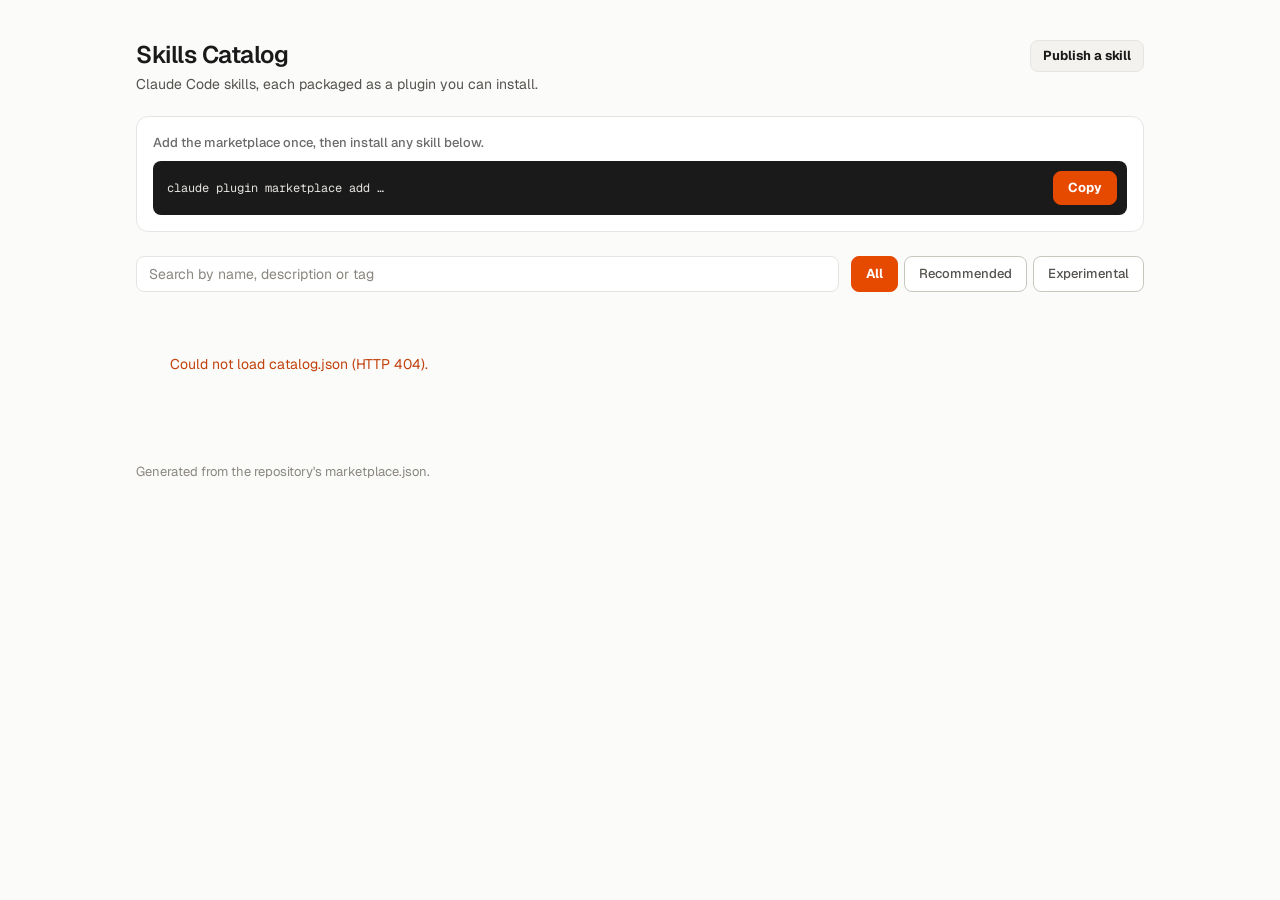
==== site/index.html @ b1c07b0c "Add web publisher (editor and upload), switch tiers to Experimental/Recommended (#6)" ====
<!doctype html>
<html lang="en">
<head>
<meta charset="utf-8">
<meta name="viewport" content="width=device-width, initial-scale=1">
<title>Skills Catalog</title>
<meta name="description" content="A catalog of Claude Code skills, each installable as a plugin.">
<link rel="preconnect" href="https://fonts.googleapis.com">
<link rel="preconnect" href="https://fonts.gstatic.com" crossorigin>
<link href="https://fonts.googleapis.com/css2?family=Geist:wght@400;500;600;700&family=Geist+Mono:wght@400;500&display=swap" rel="stylesheet">
<link rel="stylesheet" href="tokens.css">
<style>
  *, *::before, *::after { box-sizing: border-box; }
  html { -webkit-text-size-adjust: 100%; }
  body {
    margin: 0;
    background: var(--bg-page);
    color: var(--text-body);
    font-family: var(--font-text);
    font-size: 14px;
    line-height: 1.55;
    overflow-x: hidden;
  }
  .wrap { max-width: 1040px; margin: 0 auto; padding: 40px 16px 64px; }

  header h1 {
    margin: 0 0 4px;
    color: var(--text-primary);
    font-size: 24px;
    font-weight: 600;
    letter-spacing: -0.02em;
    line-height: 1.25;
  }
  header p { margin: 0 0 20px; color: var(--text-secondary); }
  .topbar { display: flex; align-items: flex-start; justify-content: space-between; gap: 12px; }
  a.btn-secondary { display: inline-block; text-decoration: none; }

  .panel {
    background: var(--bg-card);
    border: 1px solid var(--border);
    border-radius: var(--radius-card);
    padding: 16px;
  }
  .panel-label { margin: 0 0 8px; color: var(--text-muted); font-size: 13px; font-weight: 500; }

  .cmd {
    display: flex;
    align-items: center;
    gap: 12px;
    background: var(--code-bg);
    color: var(--code-text);
    border-radius: var(--radius-control);
    padding: 10px 10px 10px 14px;
  }
  .cmd code {
    flex: 1;
    min-width: 0;
    font-family: var(--font-mono);
    font-size: 12px;
    white-space: pre-wrap;
    overflow-wrap: anywhere;
  }

  button { font: inherit; cursor: pointer; }
  .btn-primary {
    flex: none;
    border: 1px solid var(--accent-strong);
    background: var(--accent-strong);
    color: var(--on-accent);
    font-size: 13px;
    font-weight: 700;
    border-radius: var(--radius-control);
    padding: 6px 14px;
  }
  .btn-primary:hover, .btn-primary:active { outline: 1px solid var(--accent-strong); outline-offset: 1px; }

  .btn-secondary {
    flex: none;
    border: 1px solid var(--border);
    background: var(--bg-subtle);
    color: var(--text-primary);
    font-size: 13px;
    font-weight: 700;
    border-radius: var(--radius-control);
    padding: 5px 12px;
  }
  .btn-secondary:hover { background: var(--bg-subtle-hover); }

  .copied, .copied:hover { background: var(--success-bg); border-color: var(--recommended-border); color: var(--success); outline: none; }

  :focus-visible { outline: 2px solid var(--accent-soft-border); outline-offset: 2px; }

  .toolbar { display: flex; flex-wrap: wrap; gap: 12px; align-items: center; margin: 24px 0 16px; }
  .search {
    flex: 1 1 260px;
    min-width: 0;
    height: 36px;
    padding: 0 12px;
    border: 1px solid var(--border);
    border-radius: var(--radius-control);
    background: var(--bg-card);
    color: var(--text-primary);
    font: inherit;
  }
  .search::placeholder { color: var(--text-faint); }
  .search:focus { outline: none; border-color: var(--accent-soft-border); box-shadow: 0 0 0 3px var(--accent-soft-bg); }

  .filters { display: flex; gap: 6px; }
  .filter {
    height: 36px;
    padding: 0 14px;
    border: 1px solid var(--border-inactive);
    border-radius: var(--radius-control);
    background: var(--bg-card);
    color: var(--text-secondary);
    font-size: 13px;
    font-weight: 500;
  }
  .filter:hover { background: var(--bg-subtle-hover); }
  .filter[aria-pressed="true"] { background: var(--accent-strong); border-color: var(--accent-strong); color: var(--on-accent); font-weight: 700; }

  .count { margin: 0 0 12px; color: var(--text-muted); font-size: 13px; }

  .grid { display: grid; grid-template-columns: repeat(auto-fill, minmax(300px, 1fr)); gap: 16px; }
  .card {
    position: relative;
    display: flex;
    flex-direction: column;
    background: var(--bg-card);
    border: 1px solid var(--border);
    border-radius: var(--radius-card);
    padding: 16px;
    min-width: 0;
  }
  .card-head { display: flex; align-items: center; justify-content: space-between; gap: 8px; }
  .card h2 {
    margin: 0;
    min-width: 0;
    color: var(--text-primary);
    font-family: var(--font-mono);
    font-size: 14px;
    font-weight: 500;
    overflow-wrap: anywhere;
  }
  .badge {
    flex: none;
    padding: 1px 7px;
    border: 1px solid;
    border-radius: var(--radius-badge);
    font-size: 12px;
    font-weight: 600;
  }
  .badge-Recommended { color: var(--recommended-text); background: var(--recommended-bg); border-color: var(--recommended-border); }
  .badge-Experimental { color: var(--experimental-text); background: var(--experimental-bg); border-color: var(--experimental-border); }

  .use-when { margin: 10px 0 4px; color: var(--text-body); font-size: 14px; }
  .use-when strong { color: var(--text-primary); font-weight: 600; }
  .tags { display: flex; flex-wrap: wrap; gap: 6px; margin: 8px 0 0; padding: 0; list-style: none; }
  .tags li { padding: 0 6px; border-radius: var(--radius-badge); background: var(--bg-subtle); color: var(--text-muted); font-size: 12px; }

  .meta {
    display: grid;
    grid-template-columns: repeat(3, minmax(0, 1fr));
    gap: 8px;
    margin: 14px 0 12px;
    padding-top: 12px;
    border-top: 1px solid var(--divider);
  }
  .meta dt { color: var(--text-faint); font-size: 12px; }
  .meta dd { margin: 0; color: var(--text-secondary); font-size: 13px; overflow-wrap: anywhere; }
  .mono { font-family: var(--font-mono); }

  .install {
    margin-top: auto;
    display: flex;
    align-items: center;
    gap: 8px;
    padding: 6px 6px 6px 10px;
    border: 1px solid var(--divider);
    border-radius: var(--radius-control);
    background: var(--bg-subtle);
  }
  .install code { flex: 1; min-width: 0; font-family: var(--font-mono); font-size: 12px; color: var(--text-body); overflow-wrap: break-word; }
  .install .btn-secondary { background: var(--bg-card); }
  .install .btn-secondary:hover { background: var(--bg-subtle-hover); }

  /* Whole card opens the file viewer: the name button's ::after covers the card. */
  .card:hover { border-color: var(--border-inactive); }
  .card-open { all: unset; cursor: pointer; }
  .card-open::after { content: ""; position: absolute; inset: 0; border-radius: var(--radius-card); }
  .card-open:focus-visible::after { outline: 2px solid var(--accent-soft-border); outline-offset: 2px; }
  .install { position: relative; z-index: 1; }
  .files-hint { margin: 0 0 8px; color: var(--text-muted); font-size: 12px; }
  .card:hover .files-hint { color: var(--text-secondary); }

  body:has(dialog[open]) { overflow: hidden; }
  dialog {
    width: min(1000px, calc(100vw - 32px));
    max-width: none;
    height: min(720px, calc(100dvh - 32px));
    max-height: none;
    padding: 0;
    border: 1px solid var(--border);
    border-radius: var(--radius-card);
    background: var(--bg-card);
    color: var(--text-body);
  }
  dialog[open] { display: flex; flex-direction: column; }
  dialog::backdrop { background: var(--text-primary); opacity: 0.4; }

  .viewer-head { position: relative; padding: 16px 56px 12px 16px; border-bottom: 1px solid var(--divider); }
  .viewer-title-row { display: flex; align-items: center; gap: 8px; flex-wrap: wrap; }
  .viewer-head h2 { margin: 0; color: var(--text-primary); font-family: var(--font-mono); font-size: 16px; font-weight: 500; overflow-wrap: anywhere; }
  .viewer-sub { margin: 4px 0 0; color: var(--text-muted); font-size: 13px; overflow-wrap: anywhere; }
  .viewer-sub a, .file-head a { color: var(--text-secondary); }
  .btn-close {
    position: absolute;
    top: 12px;
    right: 12px;
    width: 32px;
    height: 32px;
    border: 1px solid var(--border);
    border-radius: var(--radius-control);
    background: var(--bg-card);
    color: var(--text-secondary);
    font-size: 18px;
    line-height: 1;
  }
  .btn-close:hover { background: var(--bg-subtle-hover); }

  .viewer-body { flex: 1; min-height: 0; display: grid; grid-template-columns: 260px minmax(0, 1fr); }
  .tree { overflow: auto; padding: 8px; border-right: 1px solid var(--divider); font-family: var(--font-mono); font-size: 12px; }
  .tree ul { margin: 0; padding: 0 0 0 14px; list-style: none; }
  .tree > ul { padding-left: 0; }
  .tree summary { padding: 3px 6px; border-radius: var(--radius-badge); color: var(--text-secondary); cursor: pointer; overflow-wrap: anywhere; }
  .tree summary:hover { background: var(--bg-subtle-hover); }
  .tree-file {
    display: block;
    width: 100%;
    padding: 3px 6px;
    border: 1px solid transparent;
    border-radius: var(--radius-badge);
    background: none;
    color: var(--text-body);
    font: inherit;
    text-align: left;
    overflow-wrap: anywhere;
  }
  .tree-file:hover { background: var(--bg-subtle-hover); }
  .tree-file[aria-current="true"] { background: var(--accent-soft-bg); border-color: var(--accent-soft-border); color: var(--text-primary); }

  .file { display: flex; flex-direction: column; min-width: 0; min-height: 0; }
  .file-head { display: flex; flex-wrap: wrap; align-items: center; gap: 4px 12px; padding: 10px 16px; border-bottom: 1px solid var(--divider); color: var(--text-muted); font-size: 12px; }
  .file-head .mono { color: var(--text-primary); font-size: 12px; overflow-wrap: anywhere; }
  .file pre {
    flex: 1;
    margin: 0;
    overflow: auto;
    padding: 16px;
    background: var(--bg-page);
    color: var(--text-body);
    font-family: var(--font-mono);
    font-size: 12px;
    line-height: 1.6;
    white-space: pre-wrap;
    overflow-wrap: anywhere;
  }
  .file .state { flex: 1; }

  @media (max-width: 640px) {
    .viewer-body { grid-template-columns: minmax(0, 1fr); grid-template-rows: auto minmax(0, 1fr); }
    .tree { max-height: 34dvh; border-right: 0; border-bottom: 1px solid var(--divider); }
  }

  .state { padding: 32px 16px; text-align: center; color: var(--text-muted); }
  .state.error { color: var(--alert); }

  footer { margin-top: 40px; color: var(--text-faint); font-size: 13px; }
  footer a { color: var(--text-secondary); }

  @media (max-width: 480px) {
    .wrap { padding-top: 24px; }
    .grid { grid-template-columns: minmax(0, 1fr); }
    .filters { width: 100%; }
    .filter { flex: 1; }
  }
</style>
</head>
<body>
<div class="wrap">
  <header>
    <div class="topbar">
      <h1>Skills Catalog</h1>
      <a class="btn-secondary" href="publish.html">Publish a skill</a>
    </div>
    <p id="tagline">Claude Code skills, each packaged as a plugin you can install.</p>
    <section class="panel" aria-labelledby="add-label">
      <p class="panel-label" id="add-label">Add the marketplace once, then install any skill below.</p>
      <div class="cmd">
        <code id="add-cmd">claude plugin marketplace add …</code>
        <button class="btn-primary" type="button" data-copy-target="add-cmd">Copy</button>
      </div>
    </section>
  </header>

  <main>
    <div class="toolbar" role="search">
      <input id="q" class="search" type="search" placeholder="Search by name, description or tag" autocomplete="off" aria-label="Search skills">
      <div class="filters" role="group" aria-label="Filter by tier">
        <button class="filter" type="button" data-filter="all" aria-pressed="true">All</button>
        <button class="filter" type="button" data-filter="Recommended" aria-pressed="false">Recommended</button>
        <button class="filter" type="button" data-filter="Experimental" aria-pressed="false">Experimental</button>
      </div>
    </div>
    <p class="count" id="count" aria-live="polite"></p>
    <div class="grid" id="grid"><p class="state">Loading catalog…</p></div>
  </main>

  <footer id="footer">Generated from the repository's marketplace.json.</footer>
</div>

<dialog id="viewer" aria-labelledby="viewer-title">
  <div class="viewer-head">
    <div class="viewer-title-row">
      <h2 id="viewer-title"></h2>
      <span id="viewer-badge" class="badge"></span>
    </div>
    <p class="viewer-sub"><span class="mono" id="viewer-path"></span><span id="viewer-gh"></span></p>
    <button class="btn-close" type="button" id="viewer-close" aria-label="Close">×</button>
  </div>
  <div class="viewer-body">
    <nav class="tree" id="tree" aria-label="Plugin files"></nav>
    <section class="file" aria-live="polite">
      <div class="file-head" id="file-head"></div>
      <pre id="file-content"></pre>
    </section>
  </div>
</dialog>

<script>
(() => {
  const grid = document.getElementById('grid');
  const count = document.getElementById('count');
  const q = document.getElementById('q');
  const filterButtons = [...document.querySelectorAll('.filter')];
  let plugins = [];
  let tier = 'all';

  const esc = (s) => String(s ?? '').replace(/[&<>"']/g, c => ({ '&': '&amp;', '<': '&lt;', '>': '&gt;', '"': '&quot;', "'": '&#39;' }[c]));
  const fmtDate = (iso) => iso ? new Date(iso).toLocaleDateString(undefined, { year: 'numeric', month: 'short', day: 'numeric' }) : '—';
  const rank = (p) => (p.tier === 'Recommended' ? 0 : 1);

  async function copy(text, btn) {
    try {
      await navigator.clipboard.writeText(text);
    } catch {
      const ta = Object.assign(document.createElement('textarea'), { value: text });
      document.body.appendChild(ta); ta.select(); document.execCommand('copy'); ta.remove();
    }
    const label = btn.textContent;
    btn.textContent = 'Copied';
    btn.classList.add('copied');
    setTimeout(() => { btn.textContent = label; btn.classList.remove('copied'); }, 1500);
  }

  document.addEventListener('click', (e) => {
    const btn = e.target.closest('button[data-copy-target], button[data-copy]');
    if (!btn) return;
    const text = btn.dataset.copy ?? document.getElementById(btn.dataset.copyTarget).textContent;
    copy(text, btn);
  });

  filterButtons.forEach(b => b.addEventListener('click', () => {
    tier = b.dataset.filter;
    filterButtons.forEach(x => x.setAttribute('aria-pressed', String(x === b)));
    render();
  }));
  q.addEventListener('input', render);

  function matches(p, terms) {
    const hay = [p.name, p.description, ...(p.tags || [])].join(' ').toLowerCase();
    return terms.every(t => hay.includes(t));
  }

  function card(p) {
    const tags = (p.tags || []).map(t => `<li>${esc(t)}</li>`).join('');
    return `<article class="card">
      <div class="card-head">
        <h2><button class="card-open" type="button" data-open="${esc(p.name)}" aria-label="View files of ${esc(p.name)}">${esc(p.name)}</button></h2>
        <span class="badge badge-${esc(p.tier)}">${esc(p.tier)}</span>
      </div>
      <p class="use-when"><strong>Use it when:</strong> ${esc(p.useItWhen)}</p>
      ${tags ? `<ul class="tags" aria-label="Tags">${tags}</ul>` : ''}
      <dl class="meta">
        <div><dt>Owner</dt><dd>${esc(p.owner)}</dd></div>
        <div><dt>Version</dt><dd class="mono">${esc(p.version || '—')}</dd></div>
        <div><dt>Updated</dt><dd>${esc(fmtDate(p.lastUpdated))}</dd></div>
      </dl>
      ${p.fileCount ? `<p class="files-hint">View ${p.fileCount} files →</p>` : ''}
      <div class="install">
        <code>${esc(p.install)}</code>
        <button class="btn-secondary" type="button" data-copy="${esc(p.install)}" aria-label="Copy install command for ${esc(p.name)}">Copy</button>
      </div>
    </article>`;
  }

  function render() {
    const terms = q.value.toLowerCase().split(/\s+/).filter(Boolean);
    const list = plugins
      .filter(p => tier === 'all' || p.tier === tier)
      .filter(p => matches(p, terms))
      .sort((a, b) => rank(a) - rank(b) || a.name.localeCompare(b.name));
    count.textContent = `${list.length} of ${plugins.length} skills`;
    grid.innerHTML = list.length ? list.map(card).join('') : '<p class="state">No skills match your search.</p>';
  }

  // File viewer. The URL hash (#plugin-name) is the state, so cards are linkable and Back closes the viewer.
  const viewer = document.getElementById('viewer');
  const tree = document.getElementById('tree');
  const fileHead = document.getElementById('file-head');
  const fileContent = document.getElementById('file-content');
  const fileCache = new Map();
  let repo = null;
  let current = null;

  const fmtSize = (n) => n < 1024 ? `${n} B` : `${(n / 1024).toFixed(1)} KB`;
  const ghLink = (path, kind, label) => repo
    ? `<a href="https://github.com/${esc(repo)}/${kind}/main/${esc(path)}" target="_blank" rel="noopener">${label}</a>` : '';

  grid.addEventListener('click', (e) => {
    const btn = e.target.closest('[data-open]');
    if (btn) location.hash = encodeURIComponent(btn.dataset.open);
  });
  document.getElementById('viewer-close').addEventListener('click', () => viewer.close());
  viewer.addEventListener('click', (e) => { if (e.target === viewer) viewer.close(); });
  viewer.addEventListener('close', () => {
    if (location.hash) history.replaceState(null, '', location.pathname + location.search);
    const opener = current && grid.querySelector(`[data-open="${CSS.escape(current.name)}"]`);
    current = null;
    opener?.focus();
  });
  window.addEventListener('hashchange', route);

  function route() {
    const name = decodeURIComponent(location.hash.slice(1));
    const p = plugins.find(x => x.name === name);
    if (p) openViewer(p);
    else if (viewer.open) viewer.close();
  }

  // Nested folders first, then files, both alphabetical.
  function buildTree(files) {
    const root = { dirs: {}, files: [] };
    for (const f of files) {
      const parts = f.path.split('/');
      let node = root;
      for (const dir of parts.slice(0, -1)) node = node.dirs[dir] ??= { dirs: {}, files: [] };
      node.files.push(f);
    }
    return root;
  }
  function renderTree(node) {
    const dirs = Object.keys(node.dirs).sort().map(d =>
      `<li><details open><summary>${esc(d)}/</summary>${renderTree(node.dirs[d])}</details></li>`);
    const files = node.files.map(f =>
      `<li><button class="tree-file" type="button" data-path="${esc(f.path)}">${esc(f.path.split('/').pop())}</button></li>`);
    return `<ul>${dirs.join('')}${files.join('')}</ul>`;
  }

  function showFile(path) {
    const f = current.files.find(x => x.path === path);
    if (!f) return;
    tree.querySelectorAll('.tree-file').forEach(b => b.setAttribute('aria-current', String(b.dataset.path === path)));
    fileHead.innerHTML = `<span class="mono">${esc(f.path)}</span><span>${fmtSize(f.size)}</span>${ghLink(`${current.plugin.path}/${f.path}`, 'blob', 'View on GitHub')}`;
    fileContent.hidden = f.content === null;
    fileContent.textContent = f.content ?? '';
    fileContent.scrollTop = 0;
    viewer.querySelector('.file > .state')?.remove();
    if (f.content === null) fileHead.insertAdjacentHTML('afterend', `<p class="state">No preview: ${esc(f.reason)}.</p>`);
  }
  tree.addEventListener('click', (e) => {
    const btn = e.target.closest('.tree-file');
    if (btn) showFile(btn.dataset.path);
  });

  async function openViewer(p) {
    document.getElementById('viewer-title').textContent = p.name;
    const badge = document.getElementById('viewer-badge');
    badge.textContent = p.tier;
    badge.className = `badge badge-${p.tier}`;
    document.getElementById('viewer-path').textContent = p.path;
    document.getElementById('viewer-gh').innerHTML = repo ? ` · ${ghLink(p.path, 'tree', 'Open folder on GitHub')}` : '';
    tree.innerHTML = '<p class="state">Loading files…</p>';
    fileHead.innerHTML = '';
    fileContent.textContent = '';
    fileContent.hidden = false;
    viewer.querySelector('.file > .state')?.remove();
    if (!viewer.open) viewer.showModal();
    current = { name: p.name, plugin: p, files: [] };
    try {
      if (!fileCache.has(p.name)) {
        const r = await fetch(`files/${encodeURIComponent(p.name)}.json`, { cache: 'no-cache' });
        if (!r.ok) throw new Error(`HTTP ${r.status}`);
        fileCache.set(p.name, (await r.json()).files);
      }
      if (current?.name !== p.name) return; // another plugin was opened meanwhile
      current.files = fileCache.get(p.name);
      tree.innerHTML = renderTree(buildTree(current.files));
      const first = current.files.find(f => /^skills\/[^/]+\/SKILL\.md$/.test(f.path)) || current.files[0];
      if (first) showFile(first.path);
    } catch (err) {
      tree.innerHTML = `<p class="state error">Could not load files (${esc(err.message)}).</p>`;
    }
  }

  fetch('catalog.json', { cache: 'no-cache' })
    .then(r => { if (!r.ok) throw new Error(`HTTP ${r.status}`); return r.json(); })
    .then(data => {
      plugins = data.plugins || [];
      repo = data.repo || null;
      document.getElementById('add-cmd').textContent = data.addMarketplace;
      if (data.repo) {
        document.getElementById('footer').innerHTML =
          `Source of truth: <a href="https://github.com/${esc(data.repo)}">${esc(data.repo)}</a>. A personal lab, not production.`;
      }
      render();
      route();
    })
    .catch(err => {
      grid.innerHTML = `<p class="state error">Could not load catalog.json (${esc(err.message)}).</p>`;
    });
})();
</script>
</body>
</html>
---- site/tokens.css ----
/* Design tokens shared by the catalog and publish pages. Pages use these variables and nothing else. */
:root {
  color-scheme: light;
  --font-text: "Geist", system-ui, sans-serif;
  --font-mono: "Geist Mono", ui-monospace, monospace;

  --bg-page: #fbfbfa;
  --bg-card: #ffffff;
  --bg-subtle: #f3f2ef;
  --bg-subtle-hover: #f6f5f3;

  --text-primary: #1a1a1a;
  --text-body: #3b3a37;
  --text-secondary: #55534f;
  --text-muted: #6b6b6b;
  --text-faint: #8a8780;

  --border: #e7e5e2;
  --divider: #f1f0ed;
  --border-inactive: #c9c6bf;

  --accent: #FF5100;
  --accent-strong: #E64900;
  --accent-soft-bg: #FFF1EB;
  --accent-soft-border: #FFCBB2;

  --success: #1f7a46;
  --success-bg: #eef7f1;
  --warning: #8a5a00;
  --warning-bg: #fbf6e6;
  --alert: #c2410c;

  --recommended-text: #1f7a46;
  --recommended-bg: #eef7f1;
  --recommended-border: #bfe0cb;
  --experimental-text: #8a5a00;
  --experimental-bg: #fbf6e6;
  --experimental-border: #f2d9a6;

  --code-bg: #1a1a1a;
  --code-text: #e7e5e2;
  --on-accent: #ffffff;

  --radius-card: 12px;
  --radius-control: 8px;
  --radius-badge: 4px;
}
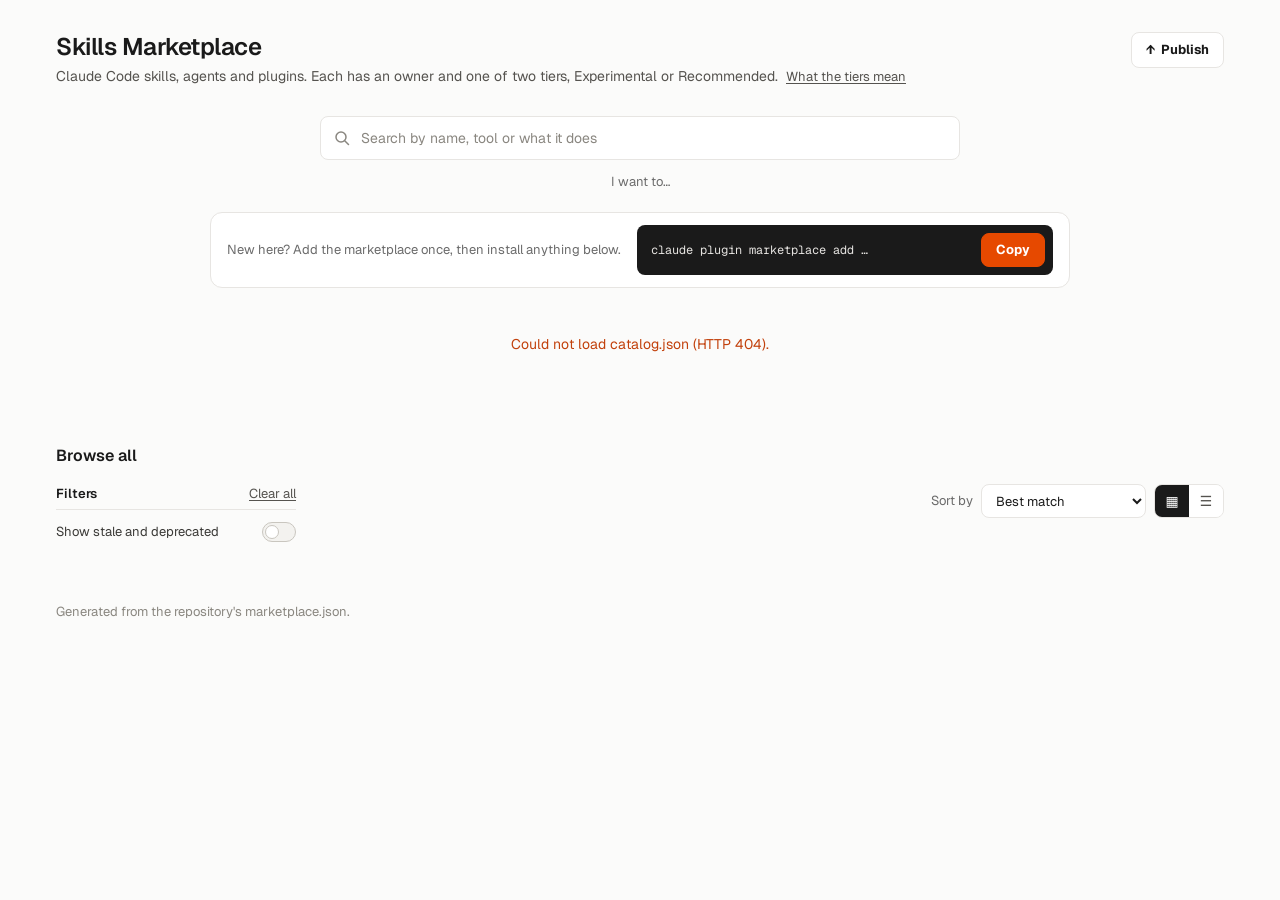
==== commit dea44795: "Marketplace landing page, jobs/works_with, and 5 new skills (#10) * Marketplace landing page, jobs a" ====
--- a/site/index.html
+++ b/site/index.html
@@ -3,286 +3,184 @@
 <head>
 <meta charset="utf-8">
 <meta name="viewport" content="width=device-width, initial-scale=1">
-<title>Skills Catalog</title>
-<meta name="description" content="A catalog of Claude Code skills, each installable as a plugin.">
+<title>Skills Marketplace</title>
+<meta name="description" content="A marketplace of Claude Code skills, agents and plugins, each installable as a plugin.">
 <link rel="preconnect" href="https://fonts.googleapis.com">
 <link rel="preconnect" href="https://fonts.gstatic.com" crossorigin>
 <link href="https://fonts.googleapis.com/css2?family=Geist:wght@400;500;600;700&family=Geist+Mono:wght@400;500&display=swap" rel="stylesheet">
 <link rel="stylesheet" href="tokens.css">
 <style>
   *, *::before, *::after { box-sizing: border-box; }
-  html { -webkit-text-size-adjust: 100%; }
-  body {
-    margin: 0;
-    background: var(--bg-page);
-    color: var(--text-body);
-    font-family: var(--font-text);
-    font-size: 14px;
-    line-height: 1.55;
-    overflow-x: hidden;
-  }
-  .wrap { max-width: 1040px; margin: 0 auto; padding: 40px 16px 64px; }
-
-  header h1 {
-    margin: 0 0 4px;
-    color: var(--text-primary);
-    font-size: 24px;
-    font-weight: 600;
-    letter-spacing: -0.02em;
-    line-height: 1.25;
-  }
-  header p { margin: 0 0 20px; color: var(--text-secondary); }
-  .topbar { display: flex; align-items: flex-start; justify-content: space-between; gap: 12px; }
-  a.btn-secondary { display: inline-block; text-decoration: none; }
-
-  .panel {
-    background: var(--bg-card);
-    border: 1px solid var(--border);
-    border-radius: var(--radius-card);
-    padding: 16px;
-  }
-  .panel-label { margin: 0 0 8px; color: var(--text-muted); font-size: 13px; font-weight: 500; }
-
-  .cmd {
-    display: flex;
-    align-items: center;
-    gap: 12px;
-    background: var(--code-bg);
-    color: var(--code-text);
-    border-radius: var(--radius-control);
-    padding: 10px 10px 10px 14px;
-  }
-  .cmd code {
-    flex: 1;
-    min-width: 0;
-    font-family: var(--font-mono);
-    font-size: 12px;
-    white-space: pre-wrap;
-    overflow-wrap: anywhere;
-  }
-
+  html { -webkit-text-size-adjust: 100%; scroll-behavior: smooth; }
+  body { margin: 0; background: var(--bg-page); color: var(--text-body); font-family: var(--font-text); font-size: 14px; line-height: 1.55; overflow-x: hidden; }
+  .wrap { max-width: 1200px; margin: 0 auto; padding: 32px 16px 64px; }
+  [hidden] { display: none !important; }
+  .mono { font-family: var(--font-mono); }
+  a { color: var(--text-secondary); }
   button { font: inherit; cursor: pointer; }
-  .btn-primary {
-    flex: none;
-    border: 1px solid var(--accent-strong);
-    background: var(--accent-strong);
-    color: var(--on-accent);
-    font-size: 13px;
-    font-weight: 700;
-    border-radius: var(--radius-control);
-    padding: 6px 14px;
-  }
+  :focus-visible { outline: 2px solid var(--accent-soft-border); outline-offset: 2px; }
+
+  /* Buttons */
+  .btn-primary { flex: none; border: 1px solid var(--accent-strong); background: var(--accent-strong); color: var(--on-accent); font-size: 13px; font-weight: 700; border-radius: var(--radius-control); padding: 6px 14px; }
   .btn-primary:hover, .btn-primary:active { outline: 1px solid var(--accent-strong); outline-offset: 1px; }
-
-  .btn-secondary {
-    flex: none;
-    border: 1px solid var(--border);
-    background: var(--bg-subtle);
-    color: var(--text-primary);
-    font-size: 13px;
-    font-weight: 700;
-    border-radius: var(--radius-control);
-    padding: 5px 12px;
-  }
+  .btn-secondary { display: inline-flex; align-items: center; gap: 6px; flex: none; border: 1px solid var(--border); background: var(--bg-card); color: var(--text-primary); font-size: 13px; font-weight: 700; border-radius: var(--radius-control); padding: 7px 14px; text-decoration: none; white-space: nowrap; }
   .btn-secondary:hover { background: var(--bg-subtle-hover); }
-
+  .btn-link { border: 0; background: none; padding: 0; color: var(--text-secondary); font-size: 13px; text-decoration: underline; text-underline-offset: 2px; }
+  .btn-link:hover { color: var(--text-primary); }
   .copied, .copied:hover { background: var(--success-bg); border-color: var(--recommended-border); color: var(--success); outline: none; }
 
-  :focus-visible { outline: 2px solid var(--accent-soft-border); outline-offset: 2px; }
-
-  .toolbar { display: flex; flex-wrap: wrap; gap: 12px; align-items: center; margin: 24px 0 16px; }
-  .search {
-    flex: 1 1 260px;
-    min-width: 0;
-    height: 36px;
-    padding: 0 12px;
-    border: 1px solid var(--border);
-    border-radius: var(--radius-control);
-    background: var(--bg-card);
-    color: var(--text-primary);
-    font: inherit;
-  }
+  /* Header */
+  .topbar { display: flex; align-items: flex-start; justify-content: space-between; gap: 16px; }
+  h1 { margin: 0 0 4px; color: var(--text-primary); font-size: 24px; font-weight: 600; letter-spacing: -0.02em; line-height: 1.25; }
+  .sub { margin: 0; color: var(--text-secondary); }
+  .sub .btn-link { margin-left: 4px; white-space: nowrap; }
+  .popover { position: relative; margin-top: 12px; max-width: 640px; padding: 16px; border: 1px solid var(--border); border-radius: var(--radius-card); background: var(--bg-card); font-size: 13px; }
+  .popover h3 { margin: 0 0 8px; color: var(--text-primary); font-size: 13px; font-weight: 600; }
+  .popover dl { margin: 0 0 12px; display: grid; grid-template-columns: auto minmax(0, 1fr); gap: 8px 12px; align-items: baseline; }
+  .popover dl:last-child { margin-bottom: 0; }
+  .popover dd { margin: 0; color: var(--text-secondary); }
+  .popover .close { position: absolute; top: 8px; right: 10px; border: 0; background: none; color: var(--text-muted); font-size: 18px; line-height: 1; }
+
+  .search-wrap { max-width: 640px; margin: 28px auto 12px; position: relative; }
+  .search-wrap svg { position: absolute; left: 14px; top: 50%; transform: translateY(-50%); color: var(--text-faint); pointer-events: none; }
+  .search { width: 100%; height: 44px; padding: 0 14px 0 40px; border: 1px solid var(--border); border-radius: var(--radius-control); background: var(--bg-card); color: var(--text-primary); font: inherit; font-size: 14px; }
   .search::placeholder { color: var(--text-faint); }
   .search:focus { outline: none; border-color: var(--accent-soft-border); box-shadow: 0 0 0 3px var(--accent-soft-bg); }
 
-  .filters { display: flex; gap: 6px; }
-  .filter {
-    height: 36px;
-    padding: 0 14px;
-    border: 1px solid var(--border-inactive);
-    border-radius: var(--radius-control);
-    background: var(--bg-card);
-    color: var(--text-secondary);
-    font-size: 13px;
-    font-weight: 500;
-  }
-  .filter:hover { background: var(--bg-subtle-hover); }
-  .filter[aria-pressed="true"] { background: var(--accent-strong); border-color: var(--accent-strong); color: var(--on-accent); font-weight: 700; }
-
-  .count { margin: 0 0 12px; color: var(--text-muted); font-size: 13px; }
-
-  .grid { display: grid; grid-template-columns: repeat(auto-fill, minmax(300px, 1fr)); gap: 16px; }
-  .card {
-    position: relative;
-    display: flex;
-    flex-direction: column;
-    background: var(--bg-card);
-    border: 1px solid var(--border);
-    border-radius: var(--radius-card);
-    padding: 16px;
-    min-width: 0;
-  }
-  .card-head { display: flex; align-items: center; justify-content: space-between; gap: 8px; }
-  .card h2 {
-    margin: 0;
-    min-width: 0;
-    color: var(--text-primary);
-    font-family: var(--font-mono);
-    font-size: 14px;
-    font-weight: 500;
-    overflow-wrap: anywhere;
-  }
-  .badge {
-    flex: none;
-    padding: 1px 7px;
-    border: 1px solid;
-    border-radius: var(--radius-badge);
-    font-size: 12px;
-    font-weight: 600;
-  }
+  .jobs { display: flex; flex-wrap: wrap; justify-content: center; align-items: center; gap: 8px; max-width: 860px; margin: 0 auto; }
+  .jobs-label { color: var(--text-muted); font-size: 13px; }
+  .chip { height: 32px; padding: 0 12px; border: 1px solid var(--border-inactive); border-radius: 999px; background: var(--bg-card); color: var(--text-body); font-size: 13px; white-space: nowrap; }
+  .chip:hover { background: var(--bg-subtle-hover); }
+  .chip[aria-pressed="true"] { background: var(--accent-strong); border-color: var(--accent-strong); color: var(--on-accent); font-weight: 700; }
+  .chip .n { margin-left: 4px; color: var(--text-faint); font-size: 12px; }
+  .chip[aria-pressed="true"] .n { color: var(--on-accent); }
+
+  .get-started { display: flex; flex-wrap: wrap; align-items: center; gap: 8px 16px; max-width: 860px; margin: 20px auto 0; padding: 12px 16px; border: 1px solid var(--border); border-radius: var(--radius-card); background: var(--bg-card); }
+  .get-started p { margin: 0; color: var(--text-muted); font-size: 13px; }
+  .cmd { display: flex; align-items: center; gap: 12px; flex: 1 1 360px; min-width: 0; background: var(--code-bg); color: var(--code-text); border-radius: var(--radius-control); padding: 8px 8px 8px 14px; }
+  .cmd code { flex: 1; min-width: 0; font-family: var(--font-mono); font-size: 12px; white-space: pre-wrap; overflow-wrap: anywhere; }
+
+  /* Shelves */
+  .shelf { margin-top: 40px; }
+  .shelf-head { display: flex; align-items: flex-end; justify-content: space-between; gap: 12px; margin-bottom: 12px; }
+  .shelf-head h2 { margin: 0; color: var(--text-primary); font-size: 16px; font-weight: 600; }
+  .shelf-head p { margin: 2px 0 0; color: var(--text-muted); font-size: 13px; }
+  .see-all { border: 0; background: none; padding: 0; color: var(--text-primary); font-size: 13px; font-weight: 500; white-space: nowrap; }
+  .see-all:hover { text-decoration: underline; }
+  .grid { display: grid; grid-template-columns: repeat(auto-fill, minmax(280px, 1fr)); gap: 16px; }
+
+  /* Item card */
+  .item { display: flex; flex-direction: column; gap: 6px; min-width: 0; padding: 16px; border: 1px solid var(--border); border-radius: var(--radius-card); background: var(--bg-card); color: inherit; text-decoration: none; }
+  .item:hover { border-color: var(--border-inactive); }
+  .item-head { display: flex; align-items: center; gap: 10px; min-width: 0; }
+  .item-name { color: var(--text-primary); font-family: var(--font-mono); font-size: 14px; font-weight: 500; overflow-wrap: anywhere; }
+  .item-by { margin-left: 20px; color: var(--text-faint); font-size: 12px; }
+  .item-desc { margin: 4px 0 0; color: var(--text-body); font-size: 13px; display: -webkit-box; -webkit-line-clamp: 3; -webkit-box-orient: vertical; overflow: hidden; }
+  .item-labels { display: flex; flex-wrap: wrap; align-items: center; gap: 6px 8px; margin-top: 6px; }
+  .item-foot { margin-top: auto; padding-top: 8px; color: var(--text-faint); font-size: 12px; }
+
+  .type-icon { flex: none; width: 10px; height: 10px; }
+  .t-Skill { background: var(--success); border-radius: 2px; }
+  .t-Agent { background: var(--alert); border-radius: 50%; }
+  .t-Plugin { background: var(--text-primary); transform: rotate(45deg) scale(0.85); }
+
+  .badge { display: inline-block; padding: 1px 7px; border: 1px solid; border-radius: var(--radius-badge); font-size: 12px; font-weight: 600; white-space: nowrap; }
   .badge-Recommended { color: var(--recommended-text); background: var(--recommended-bg); border-color: var(--recommended-border); }
   .badge-Experimental { color: var(--experimental-text); background: var(--experimental-bg); border-color: var(--experimental-border); }
-
-  .use-when { margin: 10px 0 4px; color: var(--text-body); font-size: 14px; }
-  .use-when strong { color: var(--text-primary); font-weight: 600; }
-  .tags { display: flex; flex-wrap: wrap; gap: 6px; margin: 8px 0 0; padding: 0; list-style: none; }
-  .tags li { padding: 0 6px; border-radius: var(--radius-badge); background: var(--bg-subtle); color: var(--text-muted); font-size: 12px; }
-
-  .meta {
-    display: grid;
-    grid-template-columns: repeat(3, minmax(0, 1fr));
-    gap: 8px;
-    margin: 14px 0 12px;
-    padding-top: 12px;
-    border-top: 1px solid var(--divider);
-  }
-  .meta dt { color: var(--text-faint); font-size: 12px; }
-  .meta dd { margin: 0; color: var(--text-secondary); font-size: 13px; overflow-wrap: anywhere; }
-  .mono { font-family: var(--font-mono); }
-
-  .install {
-    margin-top: auto;
-    display: flex;
-    align-items: center;
-    gap: 8px;
-    padding: 6px 6px 6px 10px;
-    border: 1px solid var(--divider);
-    border-radius: var(--radius-control);
-    background: var(--bg-subtle);
-  }
-  .install code { flex: 1; min-width: 0; font-family: var(--font-mono); font-size: 12px; color: var(--text-body); overflow-wrap: break-word; }
-  .install .btn-secondary { background: var(--bg-card); }
-  .install .btn-secondary:hover { background: var(--bg-subtle-hover); }
-
-  /* Whole card opens the file viewer: the name button's ::after covers the card. */
-  .card:hover { border-color: var(--border-inactive); }
-  .card-open { all: unset; cursor: pointer; }
-  .card-open::after { content: ""; position: absolute; inset: 0; border-radius: var(--radius-card); }
-  .card-open:focus-visible::after { outline: 2px solid var(--accent-soft-border); outline-offset: 2px; }
-  .install { position: relative; z-index: 1; }
-  .files-hint { margin: 0 0 8px; color: var(--text-muted); font-size: 12px; }
-  .card:hover .files-hint { color: var(--text-secondary); }
-
-  body:has(dialog[open]) { overflow: hidden; }
-  dialog {
-    width: min(1000px, calc(100vw - 32px));
-    max-width: none;
-    height: min(720px, calc(100dvh - 32px));
-    max-height: none;
-    padding: 0;
-    border: 1px solid var(--border);
-    border-radius: var(--radius-card);
-    background: var(--bg-card);
-    color: var(--text-body);
-  }
-  dialog[open] { display: flex; flex-direction: column; }
-  dialog::backdrop { background: var(--text-primary); opacity: 0.4; }
-
-  .viewer-head { position: relative; padding: 16px 56px 12px 16px; border-bottom: 1px solid var(--divider); }
-  .viewer-title-row { display: flex; align-items: center; gap: 8px; flex-wrap: wrap; }
-  .viewer-head h2 { margin: 0; color: var(--text-primary); font-family: var(--font-mono); font-size: 16px; font-weight: 500; overflow-wrap: anywhere; }
-  .viewer-sub { margin: 4px 0 0; color: var(--text-muted); font-size: 13px; overflow-wrap: anywhere; }
-  .viewer-sub a, .file-head a { color: var(--text-secondary); }
-  .btn-close {
-    position: absolute;
-    top: 12px;
-    right: 12px;
-    width: 32px;
-    height: 32px;
-    border: 1px solid var(--border);
-    border-radius: var(--radius-control);
-    background: var(--bg-card);
-    color: var(--text-secondary);
-    font-size: 18px;
-    line-height: 1;
-  }
-  .btn-close:hover { background: var(--bg-subtle-hover); }
-
-  .viewer-body { flex: 1; min-height: 0; display: grid; grid-template-columns: 260px minmax(0, 1fr); }
-  .tree { overflow: auto; padding: 8px; border-right: 1px solid var(--divider); font-family: var(--font-mono); font-size: 12px; }
-  .tree ul { margin: 0; padding: 0 0 0 14px; list-style: none; }
-  .tree > ul { padding-left: 0; }
-  .tree summary { padding: 3px 6px; border-radius: var(--radius-badge); color: var(--text-secondary); cursor: pointer; overflow-wrap: anywhere; }
-  .tree summary:hover { background: var(--bg-subtle-hover); }
-  .tree-file {
-    display: block;
-    width: 100%;
-    padding: 3px 6px;
-    border: 1px solid transparent;
-    border-radius: var(--radius-badge);
-    background: none;
-    color: var(--text-body);
-    font: inherit;
-    text-align: left;
-    overflow-wrap: anywhere;
-  }
-  .tree-file:hover { background: var(--bg-subtle-hover); }
-  .tree-file[aria-current="true"] { background: var(--accent-soft-bg); border-color: var(--accent-soft-border); color: var(--text-primary); }
-
-  .file { display: flex; flex-direction: column; min-width: 0; min-height: 0; }
-  .file-head { display: flex; flex-wrap: wrap; align-items: center; gap: 4px 12px; padding: 10px 16px; border-bottom: 1px solid var(--divider); color: var(--text-muted); font-size: 12px; }
-  .file-head .mono { color: var(--text-primary); font-size: 12px; overflow-wrap: anywhere; }
-  .file pre {
-    flex: 1;
-    margin: 0;
-    overflow: auto;
-    padding: 16px;
-    background: var(--bg-page);
-    color: var(--text-body);
-    font-family: var(--font-mono);
-    font-size: 12px;
-    line-height: 1.6;
-    white-space: pre-wrap;
-    overflow-wrap: anywhere;
-  }
-  .file .state { flex: 1; }
-
-  @media (max-width: 640px) {
-    .viewer-body { grid-template-columns: minmax(0, 1fr); grid-template-rows: auto minmax(0, 1fr); }
-    .tree { max-height: 34dvh; border-right: 0; border-bottom: 1px solid var(--divider); }
-  }
+  .badge-deprecated { color: var(--alert); background: var(--bg-card); border-color: var(--alert); }
+  .badge-stale { color: var(--text-muted); background: var(--bg-subtle); border-color: var(--border); }
+  .cap { display: inline-flex; align-items: center; gap: 6px; color: var(--text-secondary); font-size: 12px; white-space: nowrap; }
+  .cap::before { content: ""; width: 7px; height: 7px; border-radius: 50%; background: var(--text-faint); }
+  .cap-instructions::before { background: var(--success); }
+  .cap-tools::before { background: var(--warning); }
+  .cap-code::before { background: var(--alert); }
+
+  /* In review */
+  .pr-list { display: grid; gap: 8px; }
+  .pr { display: grid; grid-template-columns: minmax(0, 1fr) auto; align-items: center; gap: 4px 16px; padding: 12px 16px; border: 1px solid var(--border); border-radius: var(--radius-card); background: var(--bg-card); color: inherit; text-decoration: none; }
+  .pr:hover { border-color: var(--border-inactive); }
+  .pr-name { color: var(--text-primary); font-family: var(--font-mono); font-size: 14px; overflow-wrap: anywhere; }
+  .pr-meta { display: flex; flex-wrap: wrap; align-items: center; gap: 4px 8px; color: var(--text-muted); font-size: 12px; }
+  .pr-meta img { width: 16px; height: 16px; border-radius: 50%; }
+  .pr-status { grid-row: 1 / span 2; grid-column: 2; display: inline-flex; align-items: center; gap: 6px; padding: 2px 8px; border-radius: var(--radius-badge); font-size: 12px; font-weight: 600; white-space: nowrap; }
+  .pr-status::before { content: ""; width: 7px; height: 7px; border-radius: 50%; background: currentColor; }
+  .st-running { color: var(--warning); background: var(--warning-bg); }
+  .st-passed { color: var(--success); background: var(--success-bg); }
+  .st-failed { color: var(--alert); background: var(--bg-subtle); }
+  .st-waiting { color: var(--text-muted); background: var(--bg-subtle); }
+
+  /* Browse all */
+  .browse { margin-top: 48px; padding-top: 8px; scroll-margin-top: 16px; }
+  .browse > h2 { margin: 0 0 16px; color: var(--text-primary); font-size: 16px; font-weight: 600; }
+  .browse-layout { display: grid; grid-template-columns: 240px minmax(0, 1fr); gap: 24px; align-items: start; }
+  .filters { position: sticky; top: 16px; }
+  .filters-head { display: flex; align-items: center; justify-content: space-between; margin-bottom: 4px; }
+  .filters-head h3 { margin: 0; color: var(--text-primary); font-size: 13px; font-weight: 600; }
+  .fgroup { border-top: 1px solid var(--border); }
+  .fgroup summary { display: flex; align-items: center; justify-content: space-between; padding: 12px 0; color: var(--text-muted); font-size: 11px; font-weight: 600; letter-spacing: 0.06em; text-transform: uppercase; cursor: pointer; list-style: none; }
+  .fgroup summary::-webkit-details-marker { display: none; }
+  .fgroup summary::after { content: "›"; font-size: 14px; transition: transform 0.15s; }
+  .fgroup[open] summary::after { transform: rotate(90deg); }
+  .fgroup .opts { padding: 0 0 12px; }
+  .opt { display: flex; align-items: center; gap: 8px; padding: 4px 6px; margin: 0 -6px; border-radius: var(--radius-badge); color: var(--text-body); font-size: 13px; cursor: pointer; }
+  .opt:hover { background: var(--bg-subtle-hover); }
+  .opt input { margin: 0; accent-color: var(--accent-strong); }
+  .opt .lbl { flex: 1; min-width: 0; overflow-wrap: anywhere; }
+  .opt .n { color: var(--text-faint); font-size: 12px; }
+  .opt.zero { color: var(--text-faint); }
+  .toggle-row { display: flex; align-items: center; justify-content: space-between; gap: 12px; padding: 12px 0; border-top: 1px solid var(--border); font-size: 13px; color: var(--text-body); }
+  .toggle-row small { display: block; color: var(--text-faint); font-size: 12px; }
+  .switch { position: relative; flex: none; width: 34px; height: 20px; border: 1px solid var(--border-inactive); border-radius: 999px; background: var(--bg-subtle); }
+  .switch::after { content: ""; position: absolute; top: 2px; left: 2px; width: 14px; height: 14px; border-radius: 50%; background: var(--bg-card); border: 1px solid var(--border-inactive); transition: left 0.15s; }
+  .switch[aria-checked="true"] { background: var(--accent-strong); border-color: var(--accent-strong); }
+  .switch[aria-checked="true"]::after { left: 16px; border-color: var(--accent-strong); }
+
+  .results-bar { display: flex; flex-wrap: wrap; align-items: center; justify-content: space-between; gap: 8px 16px; margin-bottom: 12px; }
+  .results-bar .count { color: var(--text-secondary); font-size: 13px; }
+  .bar-right { display: flex; align-items: center; gap: 8px; }
+  .bar-right label { color: var(--text-muted); font-size: 13px; }
+  select { height: 34px; padding: 0 28px 0 10px; border: 1px solid var(--border); border-radius: var(--radius-control); background: var(--bg-card); color: var(--text-primary); font: inherit; font-size: 13px; }
+  .view-toggle { display: inline-flex; border: 1px solid var(--border); border-radius: var(--radius-control); overflow: hidden; }
+  .view-toggle button { width: 34px; height: 32px; border: 0; background: var(--bg-card); color: var(--text-secondary); }
+  .view-toggle button[aria-pressed="true"] { background: var(--text-primary); color: var(--bg-card); }
+  .active-filters { display: flex; flex-wrap: wrap; align-items: center; gap: 6px; margin-bottom: 12px; }
+  .pill { display: inline-flex; align-items: center; gap: 6px; padding: 2px 6px 2px 10px; border: 1px solid var(--accent-soft-border); border-radius: 999px; background: var(--accent-soft-bg); color: var(--text-primary); font-size: 12px; }
+  .pill button { border: 0; background: none; padding: 0 4px; color: var(--text-muted); font-size: 14px; line-height: 1; }
+  .filters-btn { display: none; }
+
+  /* List view */
+  .list { display: grid; border: 1px solid var(--border); border-radius: var(--radius-card); background: var(--bg-card); overflow: hidden; }
+  .row { display: grid; grid-template-columns: minmax(0, 2.2fr) minmax(0, 1fr) auto minmax(0, 1fr) auto; align-items: center; gap: 12px; padding: 10px 16px; border-top: 1px solid var(--divider); color: inherit; text-decoration: none; font-size: 13px; }
+  .row:first-child { border-top: 0; }
+  .row:hover { background: var(--bg-subtle-hover); }
+  .row .nm { display: flex; align-items: center; gap: 10px; min-width: 0; }
+  .row .nm span:last-child { color: var(--text-primary); font-family: var(--font-mono); overflow-wrap: anywhere; }
+  .row .muted { color: var(--text-muted); font-size: 12px; }
+  .row.head { background: var(--bg-subtle); color: var(--text-muted); font-size: 11px; font-weight: 600; letter-spacing: 0.06em; text-transform: uppercase; }
+  .row.head:hover { background: var(--bg-subtle); }
 
   .state { padding: 32px 16px; text-align: center; color: var(--text-muted); }
   .state.error { color: var(--alert); }
-
-  footer { margin-top: 40px; color: var(--text-faint); font-size: 13px; }
-  footer a { color: var(--text-secondary); }
-
-  @media (max-width: 480px) {
-    .wrap { padding-top: 24px; }
+  .empty { padding: 40px 16px; border: 1px dashed var(--border-inactive); border-radius: var(--radius-card); text-align: center; color: var(--text-secondary); }
+  .empty p { margin: 0 0 8px; }
+
+  footer { margin-top: 48px; color: var(--text-faint); font-size: 13px; }
+
+  @media (max-width: 860px) {
+    .browse-layout { grid-template-columns: minmax(0, 1fr); }
+    .filters { position: static; display: none; padding: 12px 16px; border: 1px solid var(--border); border-radius: var(--radius-card); background: var(--bg-card); }
+    .filters.open { display: block; }
+    .filters-btn { display: inline-flex; }
+    .row { grid-template-columns: minmax(0, 1fr) auto; }
+    .row > :nth-child(2), .row > :nth-child(4) { display: none; }
+  }
+  @media (max-width: 520px) {
+    .wrap { padding-top: 20px; }
+    .topbar { flex-direction: column; }
     .grid { grid-template-columns: minmax(0, 1fr); }
-    .filters { width: 100%; }
-    .filter { flex: 1; }
+    .pr { grid-template-columns: minmax(0, 1fr); }
+    .pr-status { grid-row: auto; grid-column: auto; justify-self: start; }
+    .bar-right label { display: none; }
   }
 </style>
 </head>
@@ -290,244 +188,464 @@
 <div class="wrap">
   <header>
     <div class="topbar">
-      <h1>Skills Catalog</h1>
-      <a class="btn-secondary" href="publish.html">Publish a skill</a>
+      <div>
+        <h1>Skills Marketplace</h1>
+        <p class="sub">Claude Code skills, agents and plugins. Each has an owner and one of two tiers, Experimental or Recommended.
+          <button class="btn-link" type="button" id="tiers-btn" aria-expanded="false" aria-controls="tiers-pop">What the tiers mean</button></p>
+      </div>
+      <a class="btn-secondary" href="publish.html"><span aria-hidden="true">↑</span> Publish</a>
     </div>
-    <p id="tagline">Claude Code skills, each packaged as a plugin you can install.</p>
-    <section class="panel" aria-labelledby="add-label">
-      <p class="panel-label" id="add-label">Add the marketplace once, then install any skill below.</p>
-      <div class="cmd">
-        <code id="add-cmd">claude plugin marketplace add …</code>
-        <button class="btn-primary" type="button" data-copy-target="add-cmd">Copy</button>
+    <div class="popover" id="tiers-pop" role="region" aria-label="Tiers and labels" hidden>
+      <button class="close" type="button" aria-label="Close" id="tiers-close">×</button>
+      <h3>Tiers</h3>
+      <dl>
+        <dt><span class="badge badge-Experimental">Experimental</span></dt><dd>Every new item starts here, after automated checks pass and a reviewer merges it.</dd>
+        <dt><span class="badge badge-Recommended">Recommended</span></dt><dd>Promoted by a reviewer once it has proven useful.</dd>
+      </dl>
+      <h3>What it can do</h3>
+      <dl>
+        <dt><span class="cap cap-instructions">Instructions only</span></dt><dd>Markdown instructions. No bundled code; Claude asks before running any command.</dd>
+        <dt><span class="cap cap-tools">Pre-approved tools</span></dt><dd>Lets Claude use some tools without asking while it runs.</dd>
+        <dt><span class="cap cap-code">Runs code</span></dt><dd>Includes scripts, hooks or servers that run on your machine. Read them first.</dd>
+      </dl>
+    </div>
+
+    <div class="search-wrap" role="search">
+      <svg width="16" height="16" viewBox="0 0 16 16" fill="none" aria-hidden="true"><circle cx="7" cy="7" r="5" stroke="currentColor" stroke-width="1.5"/><path d="M11 11l3.5 3.5" stroke="currentColor" stroke-width="1.5" stroke-linecap="round"/></svg>
+      <input id="q" class="search" type="search" placeholder="Search by name, tool or what it does" autocomplete="off" aria-label="Search the marketplace">
+    </div>
+    <div class="jobs" id="jobs" role="group" aria-label="I want to…"><span class="jobs-label">I want to…</span></div>
+
+    <div class="get-started">
+      <p>New here? Add the marketplace once, then install anything below.</p>
+      <div class="cmd"><code id="add-cmd">claude plugin marketplace add …</code><button class="btn-primary" type="button" data-copy-target="add-cmd">Copy</button></div>
+    </div>
+  </header>
+
+  <main>
+    <div id="shelves">
+      <section class="shelf" id="in-review" aria-labelledby="review-title" hidden>
+        <div class="shelf-head">
+          <div><h2 id="review-title">In review</h2><p id="review-note">Submitted, waiting for checks and a reviewer. They join the marketplace when merged.</p></div>
+          <button class="see-all" type="button" id="review-refresh">Refresh</button>
+        </div>
+        <div class="pr-list" id="review-list"></div>
+      </section>
+      <div id="shelf-slots"><p class="state">Loading the marketplace…</p></div>
+    </div>
+
+    <section class="browse" id="browse" aria-labelledby="browse-title">
+      <h2 id="browse-title">Browse all</h2>
+      <div class="browse-layout">
+        <aside class="filters" id="filters" aria-label="Filters">
+          <div class="filters-head"><h3>Filters</h3><button class="btn-link" type="button" id="clear-all">Clear all</button></div>
+          <div id="facet-groups"></div>
+          <div class="toggle-row">
+            <span>Show stale and deprecated<small id="hidden-count"></small></span>
+            <button class="switch" type="button" role="switch" aria-checked="false" id="show-old" aria-label="Show stale and deprecated items"></button>
+          </div>
+        </aside>
+        <div>
+          <div class="results-bar">
+            <div class="bar-right">
+              <button class="btn-secondary filters-btn" type="button" id="filters-btn" aria-controls="filters" aria-expanded="false">Filters</button>
+              <span class="count" id="count" aria-live="polite"></span>
+            </div>
+            <div class="bar-right">
+              <label for="sort">Sort by</label>
+              <select id="sort">
+                <option value="best">Best match</option>
+                <option value="updated">Recently updated</option>
+                <option value="newest">Newest</option>
+                <option value="name">Name A–Z</option>
+              </select>
+              <div class="view-toggle" role="group" aria-label="View">
+                <button type="button" data-view="grid" aria-pressed="true" aria-label="Grid view" title="Grid view">▦</button>
+                <button type="button" data-view="list" aria-pressed="false" aria-label="List view" title="List view">☰</button>
+              </div>
+            </div>
+          </div>
+          <div class="active-filters" id="active-filters" hidden></div>
+          <div id="results"></div>
+        </div>
       </div>
     </section>
-  </header>
-
-  <main>
-    <div class="toolbar" role="search">
-      <input id="q" class="search" type="search" placeholder="Search by name, description or tag" autocomplete="off" aria-label="Search skills">
-      <div class="filters" role="group" aria-label="Filter by tier">
-        <button class="filter" type="button" data-filter="all" aria-pressed="true">All</button>
-        <button class="filter" type="button" data-filter="Recommended" aria-pressed="false">Recommended</button>
-        <button class="filter" type="button" data-filter="Experimental" aria-pressed="false">Experimental</button>
-      </div>
-    </div>
-    <p class="count" id="count" aria-live="polite"></p>
-    <div class="grid" id="grid"><p class="state">Loading catalog…</p></div>
   </main>
 
   <footer id="footer">Generated from the repository's marketplace.json.</footer>
 </div>
 
-<dialog id="viewer" aria-labelledby="viewer-title">
-  <div class="viewer-head">
-    <div class="viewer-title-row">
-      <h2 id="viewer-title"></h2>
-      <span id="viewer-badge" class="badge"></span>
-    </div>
-    <p class="viewer-sub"><span class="mono" id="viewer-path"></span><span id="viewer-gh"></span></p>
-    <button class="btn-close" type="button" id="viewer-close" aria-label="Close">×</button>
-  </div>
-  <div class="viewer-body">
-    <nav class="tree" id="tree" aria-label="Plugin files"></nav>
-    <section class="file" aria-live="polite">
-      <div class="file-head" id="file-head"></div>
-      <pre id="file-content"></pre>
-    </section>
-  </div>
-</dialog>
-
 <script>
 (() => {
-  const grid = document.getElementById('grid');
-  const count = document.getElementById('count');
-  const q = document.getElementById('q');
-  const filterButtons = [...document.querySelectorAll('.filter')];
-  let plugins = [];
-  let tier = 'all';
-
+  const $ = (id) => document.getElementById(id);
   const esc = (s) => String(s ?? '').replace(/[&<>"']/g, c => ({ '&': '&amp;', '<': '&lt;', '>': '&gt;', '"': '&quot;', "'": '&#39;' }[c]));
   const fmtDate = (iso) => iso ? new Date(iso).toLocaleDateString(undefined, { year: 'numeric', month: 'short', day: 'numeric' }) : '—';
-  const rank = (p) => (p.tier === 'Recommended' ? 0 : 1);
-
-  async function copy(text, btn) {
-    try {
-      await navigator.clipboard.writeText(text);
-    } catch {
+  const time = (iso) => iso ? new Date(iso).getTime() : 0;
+
+  let catalog = null;
+  let items = [];
+  const SHELF_SIZE = 6;
+
+  // ---- Filter state, kept in the URL so "See all" and shared links open the same view ----
+  const FACETS = [
+    { key: 'type', title: 'Type', value: p => [p.type], label: v => v },
+    { key: 'tier', title: 'Trust tier', value: p => [p.tier], label: v => v, order: ['Recommended', 'Experimental'] },
+    { key: 'cap', title: 'What it can do', value: p => [p.capabilities?.label].filter(Boolean), label: v => v, order: ['Instructions only', 'Pre-approved tools', 'Runs code'] },
+    { key: 'works', title: 'Works with', value: p => p.worksWith || [], label: v => catalog.worksWith.find(w => w.id === v)?.label || v },
+    { key: 'owner', title: 'Owner', value: p => [p.owner], label: v => v },
+  ];
+  const state = { q: '', job: '', sort: 'best', view: 'grid', all: false, f: Object.fromEntries(FACETS.map(f => [f.key, []])) };
+
+  function readUrl() {
+    const u = new URLSearchParams(location.search);
+    state.q = u.get('q') || '';
+    state.job = u.get('job') || '';
+    state.sort = u.get('sort') || 'best';
+    state.view = u.get('view') === 'list' ? 'list' : 'grid';
+    state.all = u.get('all') === '1';
+    for (const f of FACETS) state.f[f.key] = (u.get(f.key) || '').split(',').filter(Boolean);
+  }
+  function writeUrl() {
+    const u = new URLSearchParams();
+    if (state.q) u.set('q', state.q);
+    if (state.job) u.set('job', state.job);
+    for (const f of FACETS) if (state.f[f.key].length) u.set(f.key, state.f[f.key].join(','));
+    if (state.sort !== 'best') u.set('sort', state.sort);
+    if (state.view !== 'grid') u.set('view', state.view);
+    if (state.all) u.set('all', '1');
+    const qs = u.toString();
+    history.replaceState(null, '', `${location.pathname}${qs ? `?${qs}` : ''}${location.hash}`);
+  }
+  const filtering = () => !!(state.q || state.job || FACETS.some(f => state.f[f.key].length));
+
+  // ---- Matching and ranking ----
+  const terms = () => state.q.toLowerCase().split(/\s+/).filter(Boolean);
+  function score(p, ts) {
+    if (!ts.length) return 0;
+    let s = 0;
+    for (const t of ts) {
+      const name = p.name.toLowerCase();
+      const hay = [p.description, p.useItWhen, ...(p.tags || []), p.owner,
+        ...(p.worksWith || []).map(w => catalog.worksWith.find(x => x.id === w)?.label || w),
+        ...(p.jobs || []).map(j => catalog.jobs.find(x => x.id === j)?.label || j)].join(' ').toLowerCase();
+      if (name === t) s += 100; else if (name.startsWith(t)) s += 60; else if (name.includes(t)) s += 40;
+      else if ((p.tags || []).some(x => x.toLowerCase() === t)) s += 25;
+      else if (hay.includes(t)) s += 10;
+      else return -1; // every term must match somewhere
+    }
+    return s;
+  }
+  const visibleBase = () => items.filter(p => state.all || (!p.stale && !p.deprecated));
+  function matchesExcept(p, skipKey) {
+    if (state.job && !(p.jobs || []).includes(state.job)) return false;
+    for (const f of FACETS) {
+      if (f.key === skipKey || !state.f[f.key].length) continue;
+      if (!f.value(p).some(v => state.f[f.key].includes(v))) return false;
+    }
+    return true;
+  }
+  function results() {
+    const ts = terms();
+    const scored = visibleBase().map(p => ({ p, s: score(p, ts) })).filter(x => x.s >= 0 && matchesExcept(x.p));
+    const tierRank = (p) => (p.tier === 'Recommended' ? 0 : 1);
+    const by = {
+      best: (a, b) => b.s - a.s || tierRank(a.p) - tierRank(b.p) || time(b.p.lastUpdated) - time(a.p.lastUpdated) || a.p.name.localeCompare(b.p.name),
+      updated: (a, b) => time(b.p.lastUpdated) - time(a.p.lastUpdated) || a.p.name.localeCompare(b.p.name),
+      newest: (a, b) => time(b.p.addedAt) - time(a.p.addedAt) || a.p.name.localeCompare(b.p.name),
+      name: (a, b) => a.p.name.localeCompare(b.p.name),
+    }[state.sort] || ((a, b) => 0);
+    return scored.sort(by).map(x => x.p);
+  }
+
+  // ---- Rendering ----
+  const href = (p) => `skill.html?name=${encodeURIComponent(p.name)}`;
+  function labels(p) {
+    const cap = p.capabilities;
+    return `<span class="badge badge-${esc(p.tier)}">${esc(p.tier)}</span>` +
+      (p.deprecated ? '<span class="badge badge-deprecated">Deprecated</span>' : p.stale ? '<span class="badge badge-stale">Stale</span>' : '') +
+      (cap ? `<span class="cap cap-${esc(cap.level)}" title="${esc(cap.summary)}">${esc(cap.label)}</span>` : '');
+  }
+  function card(p) {
+    return `<a class="item" href="${href(p)}">
+      <div class="item-head"><span class="type-icon t-${esc(p.type)}" title="${esc(p.type)}"></span><span class="item-name">${esc(p.name)}</span></div>
+      <div class="item-by">by ${esc(p.owner)}</div>
+      <p class="item-desc">${esc(p.description)}</p>
+      <div class="item-labels">${labels(p)}</div>
+      <div class="item-foot">${esc(p.type)} · v${esc(p.version || '—')} · Updated ${esc(fmtDate(p.lastUpdated))}</div>
+    </a>`;
+  }
+  function row(p) {
+    return `<a class="row" href="${href(p)}">
+      <span class="nm"><span class="type-icon t-${esc(p.type)}" title="${esc(p.type)}"></span><span>${esc(p.name)}</span></span>
+      <span class="muted">${esc(p.owner)}</span>
+      <span class="item-labels" style="margin:0">${labels(p)}</span>
+      <span class="muted">${esc(p.type)}</span>
+      <span class="muted">${esc(fmtDate(p.lastUpdated))}</span>
+    </a>`;
+  }
+
+  function renderJobs() {
+    const base = visibleBase();
+    $('jobs').innerHTML = '<span class="jobs-label">I want to…</span>' + catalog.jobs
+      .map(j => ({ ...j, n: base.filter(p => (p.jobs || []).includes(j.id)).length }))
+      .filter(j => j.n > 0)
+      .map(j => `<button class="chip" type="button" data-job="${esc(j.id)}" aria-pressed="${state.job === j.id}">${esc(j.label)}<span class="n">${j.n}</span></button>`).join('');
+  }
+
+  function renderShelves() {
+    const live = items.filter(p => !p.stale && !p.deprecated);
+    const shelves = [
+      { id: 'recommended', title: 'Recommended', sub: 'Promoted by reviewers after they proved useful', list: live.filter(p => p.tier === 'Recommended').sort((a, b) => a.name.localeCompare(b.name)), see: { tier: ['Recommended'] } },
+      { id: 'new', title: 'New and experimental', sub: 'Passed automated checks and review, looking for early users', list: live.filter(p => p.tier === 'Experimental').sort((a, b) => time(b.addedAt) - time(a.addedAt)), see: { tier: ['Experimental'], sort: 'newest' } },
+      { id: 'updated', title: 'Recently updated', sub: 'Latest changes across the marketplace', list: [...live].sort((a, b) => time(b.lastUpdated) - time(a.lastUpdated)), see: { sort: 'updated' } },
+    ];
+    $('shelf-slots').innerHTML = shelves.filter(s => s.list.length).map(s => `
+      <section class="shelf" aria-labelledby="shelf-${s.id}">
+        <div class="shelf-head">
+          <div><h2 id="shelf-${s.id}">${esc(s.title)}</h2><p>${esc(s.sub)}</p></div>
+          <button class="see-all" type="button" data-see='${esc(JSON.stringify(s.see))}'>See all ${s.list.length} ›</button>
+        </div>
+        <div class="grid">${s.list.slice(0, SHELF_SIZE).map(card).join('')}</div>
+      </section>`).join('');
+  }
+
+  function renderFacets() {
+    const base = visibleBase();
+    $('facet-groups').innerHTML = FACETS.map(f => {
+      const values = new Set(base.flatMap(f.value));
+      for (const v of state.f[f.key]) values.add(v);
+      const ordered = [...values].sort((a, b) => {
+        const oa = f.order ? f.order.indexOf(a) : -1, ob = f.order ? f.order.indexOf(b) : -1;
+        return (oa < 0 ? 99 : oa) - (ob < 0 ? 99 : ob) || f.label(a).localeCompare(f.label(b));
+      });
+      const scoped = base.filter(p => score(p, terms()) >= 0 && matchesExcept(p, f.key));
+      const opts = ordered.map(v => {
+        const n = scoped.filter(p => f.value(p).includes(v)).length;
+        const on = state.f[f.key].includes(v);
+        return `<label class="opt${n || on ? '' : ' zero'}"><input type="checkbox" data-facet="${f.key}" value="${esc(v)}"${on ? ' checked' : ''}><span class="lbl">${esc(f.label(v))}</span><span class="n">${n}</span></label>`;
+      }).join('');
+      const open = f.key === 'type' || state.f[f.key].length ? ' open' : '';
+      return `<details class="fgroup"${open}><summary>${esc(f.title)}${state.f[f.key].length ? ` · ${state.f[f.key].length}` : ''}</summary><div class="opts">${opts}</div></details>`;
+    }).join('');
+    const hidden = items.filter(p => p.stale || p.deprecated).length;
+    $('hidden-count').textContent = hidden ? `+${hidden} hidden` : 'None right now';
+    $('show-old').setAttribute('aria-checked', String(state.all));
+  }
+
+  function renderActive() {
+    const pills = [];
+    if (state.q) pills.push(['q', '', `“${state.q}”`]);
+    if (state.job) pills.push(['job', '', catalog.jobs.find(j => j.id === state.job)?.label || state.job]);
+    for (const f of FACETS) for (const v of state.f[f.key]) pills.push([f.key, v, `${f.title}: ${f.label(v)}`]);
+    const el = $('active-filters');
+    el.hidden = !pills.length;
+    el.innerHTML = pills.map(([k, v, label]) => `<span class="pill">${esc(label)}<button type="button" data-remove="${esc(k)}" data-value="${esc(v)}" aria-label="Remove ${esc(label)}">×</button></span>`).join('') +
+      (pills.length ? '<button class="btn-link" type="button" data-clear>Clear all</button>' : '');
+    const n = FACETS.reduce((s, f) => s + state.f[f.key].length, 0) + (state.job ? 1 : 0);
+    $('filters-btn').textContent = n ? `Filters (${n})` : 'Filters';
+  }
+
+  function renderResults() {
+    const list = results();
+    $('count').textContent = `${list.length} item${list.length === 1 ? '' : 's'}`;
+    $('sort').value = state.sort;
+    document.querySelectorAll('[data-view]').forEach(b => b.setAttribute('aria-pressed', String(b.dataset.view === state.view)));
+    if (!list.length) {
+      const ask = catalog.repo
+        ? `https://github.com/${catalog.repo}/issues/new?title=${encodeURIComponent(`Skill request: ${state.q || 'something new'}`)}&body=${encodeURIComponent('What I wanted to do:\n\nWhat I searched for: ' + (state.q || '(filters only)'))}`
+        : null;
+      $('results').innerHTML = `<div class="empty"><p>Nothing matches${state.q ? ` “${esc(state.q)}”` : ' these filters'}.</p>
+        <p>${ask ? `<a href="${esc(ask)}" target="_blank" rel="noopener">Ask for it</a> · ` : ''}<button class="btn-link" type="button" data-clear>Clear filters</button>${state.all ? '' : ' · <button class="btn-link" type="button" data-show-old>Include stale and deprecated</button>'}</p></div>`;
+      return;
+    }
+    $('results').innerHTML = state.view === 'list'
+      ? `<div class="list" role="list"><div class="row head" aria-hidden="true"><span>Name</span><span>Owner</span><span>Labels</span><span>Type</span><span>Updated</span></div>${list.map(row).join('')}</div>`
+      : `<div class="grid">${list.map(card).join('')}</div>`;
+  }
+
+  function render() {
+    $('shelves').hidden = filtering();
+    renderJobs();
+    renderFacets();
+    renderActive();
+    renderResults();
+    writeUrl();
+  }
+
+  // ---- Events ----
+  let searchTimer;
+  $('q').addEventListener('input', () => {
+    clearTimeout(searchTimer);
+    searchTimer = setTimeout(() => { state.q = $('q').value.trim(); render(); }, 120);
+  });
+  $('q').addEventListener('keydown', (e) => { if (e.key === 'Enter') { state.q = $('q').value.trim(); render(); $('browse').scrollIntoView(); } });
+  $('jobs').addEventListener('click', (e) => {
+    const b = e.target.closest('[data-job]');
+    if (!b) return;
+    state.job = state.job === b.dataset.job ? '' : b.dataset.job;
+    render();
+    if (state.job) $('browse').scrollIntoView();
+  });
+  $('shelf-slots').addEventListener('click', (e) => {
+    const b = e.target.closest('[data-see]');
+    if (!b) return;
+    const see = JSON.parse(b.dataset.see);
+    for (const f of FACETS) state.f[f.key] = see[f.key] || [];
+    state.sort = see.sort || 'best';
+    state.q = ''; state.job = ''; $('q').value = '';
+    render();
+    $('browse').scrollIntoView();
+  });
+  $('facet-groups').addEventListener('change', (e) => {
+    const i = e.target.closest('input[data-facet]');
+    if (!i) return;
+    const list = state.f[i.dataset.facet];
+    state.f[i.dataset.facet] = i.checked ? [...list, i.value] : list.filter(v => v !== i.value);
+    render();
+  });
+  document.addEventListener('click', (e) => {
+    const rm = e.target.closest('[data-remove]');
+    if (rm) {
+      const k = rm.dataset.remove;
+      if (k === 'q') { state.q = ''; $('q').value = ''; }
+      else if (k === 'job') state.job = '';
+      else state.f[k] = state.f[k].filter(v => v !== rm.dataset.value);
+      return render();
+    }
+    if (e.target.closest('[data-clear]') || e.target.closest('#clear-all')) {
+      state.q = ''; state.job = ''; $('q').value = '';
+      for (const f of FACETS) state.f[f.key] = [];
+      return render();
+    }
+    if (e.target.closest('[data-show-old]')) { state.all = true; return render(); }
+  });
+  $('show-old').addEventListener('click', () => { state.all = !state.all; render(); });
+  $('sort').addEventListener('change', () => { state.sort = $('sort').value; render(); });
+  document.querySelectorAll('[data-view]').forEach(b => b.addEventListener('click', () => { state.view = b.dataset.view; render(); }));
+  $('filters-btn').addEventListener('click', () => {
+    const open = $('filters').classList.toggle('open');
+    $('filters-btn').setAttribute('aria-expanded', String(open));
+  });
+  const tiersOpen = (open) => { $('tiers-pop').hidden = !open; $('tiers-btn').setAttribute('aria-expanded', String(open)); };
+  $('tiers-btn').addEventListener('click', () => tiersOpen($('tiers-pop').hidden));
+  $('tiers-close').addEventListener('click', () => tiersOpen(false));
+  document.addEventListener('keydown', (e) => { if (e.key === 'Escape') tiersOpen(false); });
+
+  // Copy the add-marketplace command
+  document.addEventListener('click', async (e) => {
+    const btn = e.target.closest('[data-copy-target]');
+    if (!btn) return;
+    const text = $(btn.dataset.copyTarget).textContent;
+    try { await navigator.clipboard.writeText(text); } catch {
       const ta = Object.assign(document.createElement('textarea'), { value: text });
       document.body.appendChild(ta); ta.select(); document.execCommand('copy'); ta.remove();
     }
-    const label = btn.textContent;
-    btn.textContent = 'Copied';
-    btn.classList.add('copied');
-    setTimeout(() => { btn.textContent = label; btn.classList.remove('copied'); }, 1500);
-  }
-
-  document.addEventListener('click', (e) => {
-    const btn = e.target.closest('button[data-copy-target], button[data-copy]');
-    if (!btn) return;
-    const text = btn.dataset.copy ?? document.getElementById(btn.dataset.copyTarget).textContent;
-    copy(text, btn);
-  });
-
-  filterButtons.forEach(b => b.addEventListener('click', () => {
-    tier = b.dataset.filter;
-    filterButtons.forEach(x => x.setAttribute('aria-pressed', String(x === b)));
-    render();
-  }));
-  q.addEventListener('input', render);
-
-  function matches(p, terms) {
-    const hay = [p.name, p.description, ...(p.tags || [])].join(' ').toLowerCase();
-    return terms.every(t => hay.includes(t));
-  }
-
-  function card(p) {
-    const tags = (p.tags || []).map(t => `<li>${esc(t)}</li>`).join('');
-    return `<article class="card">
-      <div class="card-head">
-        <h2><button class="card-open" type="button" data-open="${esc(p.name)}" aria-label="View files of ${esc(p.name)}">${esc(p.name)}</button></h2>
-        <span class="badge badge-${esc(p.tier)}">${esc(p.tier)}</span>
-      </div>
-      <p class="use-when"><strong>Use it when:</strong> ${esc(p.useItWhen)}</p>
-      ${tags ? `<ul class="tags" aria-label="Tags">${tags}</ul>` : ''}
-      <dl class="meta">
-        <div><dt>Owner</dt><dd>${esc(p.owner)}</dd></div>
-        <div><dt>Version</dt><dd class="mono">${esc(p.version || '—')}</dd></div>
-        <div><dt>Updated</dt><dd>${esc(fmtDate(p.lastUpdated))}</dd></div>
-      </dl>
-      ${p.fileCount ? `<p class="files-hint">View ${p.fileCount} files →</p>` : ''}
-      <div class="install">
-        <code>${esc(p.install)}</code>
-        <button class="btn-secondary" type="button" data-copy="${esc(p.install)}" aria-label="Copy install command for ${esc(p.name)}">Copy</button>
-      </div>
-    </article>`;
-  }
-
-  function render() {
-    const terms = q.value.toLowerCase().split(/\s+/).filter(Boolean);
-    const list = plugins
-      .filter(p => tier === 'all' || p.tier === tier)
-      .filter(p => matches(p, terms))
-      .sort((a, b) => rank(a) - rank(b) || a.name.localeCompare(b.name));
-    count.textContent = `${list.length} of ${plugins.length} skills`;
-    grid.innerHTML = list.length ? list.map(card).join('') : '<p class="state">No skills match your search.</p>';
-  }
-
-  // File viewer. The URL hash (#plugin-name) is the state, so cards are linkable and Back closes the viewer.
-  const viewer = document.getElementById('viewer');
-  const tree = document.getElementById('tree');
-  const fileHead = document.getElementById('file-head');
-  const fileContent = document.getElementById('file-content');
-  const fileCache = new Map();
-  let repo = null;
-  let current = null;
-
-  const fmtSize = (n) => n < 1024 ? `${n} B` : `${(n / 1024).toFixed(1)} KB`;
-  const ghLink = (path, kind, label) => repo
-    ? `<a href="https://github.com/${esc(repo)}/${kind}/main/${esc(path)}" target="_blank" rel="noopener">${label}</a>` : '';
-
-  grid.addEventListener('click', (e) => {
-    const btn = e.target.closest('[data-open]');
-    if (btn) location.hash = encodeURIComponent(btn.dataset.open);
-  });
-  document.getElementById('viewer-close').addEventListener('click', () => viewer.close());
-  viewer.addEventListener('click', (e) => { if (e.target === viewer) viewer.close(); });
-  viewer.addEventListener('close', () => {
-    if (location.hash) history.replaceState(null, '', location.pathname + location.search);
-    const opener = current && grid.querySelector(`[data-open="${CSS.escape(current.name)}"]`);
-    current = null;
-    opener?.focus();
-  });
-  window.addEventListener('hashchange', route);
-
-  function route() {
+    btn.textContent = 'Copied'; btn.classList.add('copied');
+    setTimeout(() => { btn.textContent = 'Copy'; btn.classList.remove('copied'); }, 1500);
+  });
+
+  // ---- In review: open "Add <name> skill" pull requests with their check status, from GitHub's API ----
+  // Without a token GitHub allows 60 requests an hour per visitor, so it loads on open, on Refresh and
+  // when the tab comes back into view, and re-checks every 30 s (at most 10 times) while a submission's
+  // checks are still pending. With the publisher's token (same tab) it also refreshes every 20 s.
+  const review = $('in-review');
+  const reviewList = $('review-list');
+  const reviewNote = $('review-note');
+  const REVIEW_NOTE = reviewNote.textContent;
+  let lastLoad = 0;
+  let pendingPolls = 0;
+  let pollTimer = null;
+  const token = (() => { try { return sessionStorage.getItem('gh-token'); } catch { return null; } })();
+  const ago = (iso) => {
+    const s = Math.max(0, (Date.now() - new Date(iso)) / 1000);
+    if (s < 60) return 'just now';
+    if (s < 3600) return `${Math.round(s / 60)} min ago`;
+    if (s < 86400) return `${Math.round(s / 3600)} h ago`;
+    return `${Math.round(s / 86400)} d ago`;
+  };
+  // Anonymous API answers are cached for 60 s (s-maxage=60); a unique query parameter gets a fresh one.
+  async function gh(path) {
+    const r = await fetch(`https://api.github.com${path}${path.includes('?') ? '&' : '?'}t=${Date.now()}`, {
+      headers: { Accept: 'application/vnd.github+json', ...(token ? { Authorization: `Bearer ${token}` } : {}) },
+      cache: 'no-store',
+    });
+    if (r.status === 403 || r.status === 429) throw new Error('rate');
+    if (!r.ok) throw new Error(`HTTP ${r.status}`);
+    return r.json();
+  }
+  function checkState(runs) {
+    if (!runs.total_count) return ['waiting', 'Waiting for checks'];
+    if (runs.check_runs.some(c => c.status !== 'completed')) return ['running', 'Checks running'];
+    if (runs.check_runs.some(c => ['failure', 'cancelled', 'timed_out', 'action_required'].includes(c.conclusion))) return ['failed', 'Checks failed'];
+    return ['passed', 'Checks passed'];
+  }
+  async function loadReview() {
+    if (!catalog?.repo) return;
+    lastLoad = Date.now();
+    try {
+      const prs = (await gh(`/repos/${catalog.repo}/pulls?state=open&per_page=30`))
+        .filter(pr => /^Add .+ skill$/.test(pr.title) || pr.head.ref.startsWith('add-skill/'));
+      const rows = await Promise.all(prs.map(async pr => {
+        const [cls, label] = checkState(await gh(`/repos/${catalog.repo}/commits/${pr.head.sha}/check-runs`));
+        const name = (pr.title.match(/^Add (.+) skill$/) || [])[1] || pr.head.ref.replace(/^add-skill\//, '');
+        return `<a class="pr" href="${esc(pr.html_url)}" target="_blank" rel="noopener">
+          <span class="pr-name">${esc(name)}</span>
+          <span class="pr-status st-${cls}">${label}</span>
+          <span class="pr-meta"><img src="${esc(pr.user.avatar_url)}&s=32" alt="">${esc(pr.user.login)} · opened ${ago(pr.created_at)} · pull request #${pr.number} ↗</span>
+        </a>`;
+      }));
+      reviewList.innerHTML = rows.join('');
+      reviewNote.textContent = REVIEW_NOTE;
+      review.hidden = rows.length === 0;
+      clearTimeout(pollTimer);
+      const pending = reviewList.querySelector('.st-waiting, .st-running');
+      if (pending && !token && pendingPolls < 10) {
+        pendingPolls += 1;
+        pollTimer = setTimeout(loadReview, 30000);
+      } else if (!pending) pendingPolls = 0;
+      if (!review.hidden && location.hash === '#in-review' && !review.dataset.scrolled) {
+        review.dataset.scrolled = '1';
+        review.scrollIntoView();
+      }
+    } catch (err) {
+      reviewNote.textContent = err.message === 'rate'
+        ? "GitHub's hourly limit for anonymous visitors was reached. Try Refresh in a few minutes."
+        : `Could not load submissions from GitHub (${err.message}).`;
+    }
+  }
+  $('review-refresh').addEventListener('click', loadReview);
+  document.addEventListener('visibilitychange', () => {
+    if (document.visibilityState === 'visible' && Date.now() - lastLoad > 30000) loadReview();
+  });
+  if (token) setInterval(() => { if (document.visibilityState === 'visible') loadReview(); }, 20000);
+
+  // ---- Start ----
+  // Old #name links opened a pop-up viewer; send them to the skill page instead.
+  function redirectLegacyHash() {
     const name = decodeURIComponent(location.hash.slice(1));
-    const p = plugins.find(x => x.name === name);
-    if (p) openViewer(p);
-    else if (viewer.open) viewer.close();
-  }
-
-  // Nested folders first, then files, both alphabetical.
-  function buildTree(files) {
-    const root = { dirs: {}, files: [] };
-    for (const f of files) {
-      const parts = f.path.split('/');
-      let node = root;
-      for (const dir of parts.slice(0, -1)) node = node.dirs[dir] ??= { dirs: {}, files: [] };
-      node.files.push(f);
-    }
-    return root;
-  }
-  function renderTree(node) {
-    const dirs = Object.keys(node.dirs).sort().map(d =>
-      `<li><details open><summary>${esc(d)}/</summary>${renderTree(node.dirs[d])}</details></li>`);
-    const files = node.files.map(f =>
-      `<li><button class="tree-file" type="button" data-path="${esc(f.path)}">${esc(f.path.split('/').pop())}</button></li>`);
-    return `<ul>${dirs.join('')}${files.join('')}</ul>`;
-  }
-
-  function showFile(path) {
-    const f = current.files.find(x => x.path === path);
-    if (!f) return;
-    tree.querySelectorAll('.tree-file').forEach(b => b.setAttribute('aria-current', String(b.dataset.path === path)));
-    fileHead.innerHTML = `<span class="mono">${esc(f.path)}</span><span>${fmtSize(f.size)}</span>${ghLink(`${current.plugin.path}/${f.path}`, 'blob', 'View on GitHub')}`;
-    fileContent.hidden = f.content === null;
-    fileContent.textContent = f.content ?? '';
-    fileContent.scrollTop = 0;
-    viewer.querySelector('.file > .state')?.remove();
-    if (f.content === null) fileHead.insertAdjacentHTML('afterend', `<p class="state">No preview: ${esc(f.reason)}.</p>`);
-  }
-  tree.addEventListener('click', (e) => {
-    const btn = e.target.closest('.tree-file');
-    if (btn) showFile(btn.dataset.path);
-  });
-
-  async function openViewer(p) {
-    document.getElementById('viewer-title').textContent = p.name;
-    const badge = document.getElementById('viewer-badge');
-    badge.textContent = p.tier;
-    badge.className = `badge badge-${p.tier}`;
-    document.getElementById('viewer-path').textContent = p.path;
-    document.getElementById('viewer-gh').innerHTML = repo ? ` · ${ghLink(p.path, 'tree', 'Open folder on GitHub')}` : '';
-    tree.innerHTML = '<p class="state">Loading files…</p>';
-    fileHead.innerHTML = '';
-    fileContent.textContent = '';
-    fileContent.hidden = false;
-    viewer.querySelector('.file > .state')?.remove();
-    if (!viewer.open) viewer.showModal();
-    current = { name: p.name, plugin: p, files: [] };
-    try {
-      if (!fileCache.has(p.name)) {
-        const r = await fetch(`files/${encodeURIComponent(p.name)}.json`, { cache: 'no-cache' });
-        if (!r.ok) throw new Error(`HTTP ${r.status}`);
-        fileCache.set(p.name, (await r.json()).files);
-      }
-      if (current?.name !== p.name) return; // another plugin was opened meanwhile
-      current.files = fileCache.get(p.name);
-      tree.innerHTML = renderTree(buildTree(current.files));
-      const first = current.files.find(f => /^skills\/[^/]+\/SKILL\.md$/.test(f.path)) || current.files[0];
-      if (first) showFile(first.path);
-    } catch (err) {
-      tree.innerHTML = `<p class="state error">Could not load files (${esc(err.message)}).</p>`;
-    }
-  }
-
+    if (name && items.some(p => p.name === name)) { location.replace(`skill.html?name=${encodeURIComponent(name)}`); return true; }
+    return false;
+  }
+
+  readUrl();
+  $('q').value = state.q;
   fetch('catalog.json', { cache: 'no-cache' })
     .then(r => { if (!r.ok) throw new Error(`HTTP ${r.status}`); return r.json(); })
     .then(data => {
-      plugins = data.plugins || [];
-      repo = data.repo || null;
-      document.getElementById('add-cmd').textContent = data.addMarketplace;
+      catalog = data;
+      items = data.plugins || [];
+      if (redirectLegacyHash()) return;
+      $('add-cmd').textContent = data.addMarketplace;
       if (data.repo) {
-        document.getElementById('footer').innerHTML =
-          `Source of truth: <a href="https://github.com/${esc(data.repo)}">${esc(data.repo)}</a>. A personal lab, not production.`;
+        $('footer').innerHTML = `Source of truth: <a href="https://github.com/${esc(data.repo)}">${esc(data.repo)}</a>. A personal lab, not production.`;
       }
+      renderShelves();
       render();
-      route();
+      if (location.hash === '#browse') $('browse').scrollIntoView({ behavior: 'instant' });
+      loadReview();
     })
     .catch(err => {
-      grid.innerHTML = `<p class="state error">Could not load catalog.json (${esc(err.message)}).</p>`;
+      $('shelf-slots').innerHTML = `<p class="state error">Could not load catalog.json (${esc(err.message)}).</p>`;
     });
 })();
 </script>
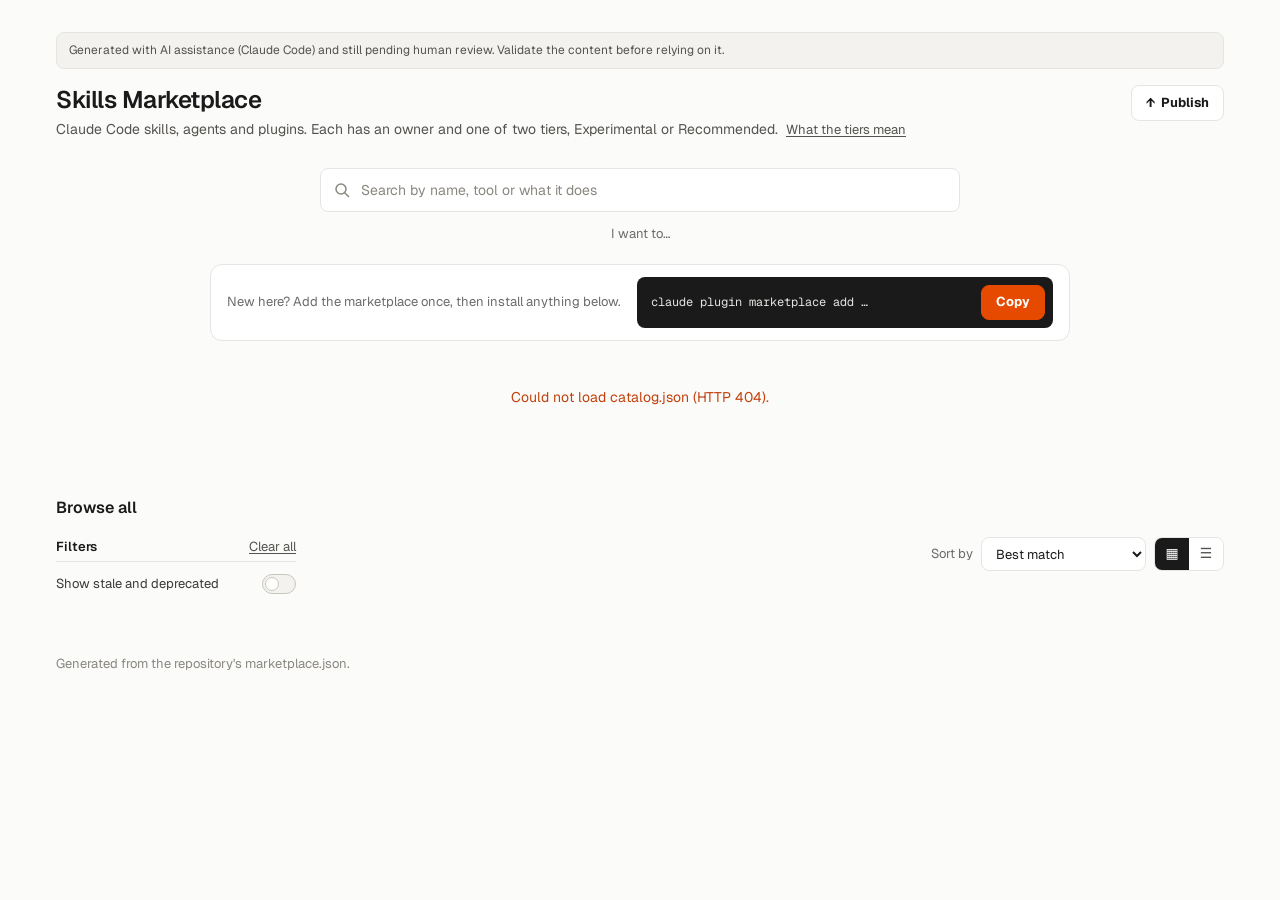
==== commit 5ab68dc7: "Mark the docs and site as AI-generated and pending human review Add a note under the title of the RE" ====
--- a/site/index.html
+++ b/site/index.html
@@ -161,6 +161,7 @@
 
   .state { padding: 32px 16px; text-align: center; color: var(--text-muted); }
   .state.error { color: var(--alert); }
+  .more { display: flex; align-items: center; justify-content: center; gap: 12px; margin-top: 16px; color: var(--text-muted); font-size: 13px; }
   .empty { padding: 40px 16px; border: 1px dashed var(--border-inactive); border-radius: var(--radius-card); text-align: center; color: var(--text-secondary); }
   .empty p { margin: 0 0 8px; }
 
@@ -182,10 +183,12 @@
     .pr-status { grid-row: auto; grid-column: auto; justify-self: start; }
     .bar-right label { display: none; }
   }
+  .ai-note { margin: 0 0 16px; padding: 8px 12px; background: var(--bg-subtle); border: 1px solid var(--border); border-radius: var(--radius-control); color: var(--text-secondary); font-size: 12px; }
 </style>
 </head>
 <body>
 <div class="wrap">
+  <p class="ai-note" role="note">Generated with AI assistance (Claude Code) and still pending human review. Validate the content before relying on it.</p>
   <header>
     <div class="topbar">
       <div>
@@ -199,8 +202,8 @@
       <button class="close" type="button" aria-label="Close" id="tiers-close">×</button>
       <h3>Tiers</h3>
       <dl>
-        <dt><span class="badge badge-Experimental">Experimental</span></dt><dd>Every new item starts here, after automated checks pass and a reviewer merges it.</dd>
-        <dt><span class="badge badge-Recommended">Recommended</span></dt><dd>Promoted by a reviewer once it has proven useful.</dd>
+        <dt><span class="badge badge-Experimental">Experimental</span></dt><dd>Every new item starts here once automated checks pass. Items with no bundled code merge automatically; items that run code or pre-approve tools beyond reading files are merged by a reviewer.</dd>
+        <dt><span class="badge badge-Recommended">Recommended</span></dt><dd>Marked ready to use by the catalog owner, in a later pull request.</dd>
       </dl>
       <h3>What it can do</h3>
       <dl>
@@ -285,6 +288,7 @@
   let catalog = null;
   let items = [];
   const SHELF_SIZE = 6;
+  const PAGE = 60; // results drawn at a time, so large catalogs stay fast
 
   // ---- Filter state, kept in the URL so "See all" and shared links open the same view ----
   const FACETS = [
@@ -294,7 +298,7 @@
     { key: 'works', title: 'Works with', value: p => p.worksWith || [], label: v => catalog.worksWith.find(w => w.id === v)?.label || v },
     { key: 'owner', title: 'Owner', value: p => [p.owner], label: v => v },
   ];
-  const state = { q: '', job: '', sort: 'best', view: 'grid', all: false, f: Object.fromEntries(FACETS.map(f => [f.key, []])) };
+  const state = { q: '', job: '', sort: 'best', view: 'grid', all: false, limit: PAGE, f: Object.fromEntries(FACETS.map(f => [f.key, []])) };
 
   function readUrl() {
     const u = new URLSearchParams(location.search);
@@ -395,8 +399,8 @@
   function renderShelves() {
     const live = items.filter(p => !p.stale && !p.deprecated);
     const shelves = [
-      { id: 'recommended', title: 'Recommended', sub: 'Promoted by reviewers after they proved useful', list: live.filter(p => p.tier === 'Recommended').sort((a, b) => a.name.localeCompare(b.name)), see: { tier: ['Recommended'] } },
-      { id: 'new', title: 'New and experimental', sub: 'Passed automated checks and review, looking for early users', list: live.filter(p => p.tier === 'Experimental').sort((a, b) => time(b.addedAt) - time(a.addedAt)), see: { tier: ['Experimental'], sort: 'newest' } },
+      { id: 'recommended', title: 'Recommended', sub: 'Marked ready to use by the catalog owner', list: live.filter(p => p.tier === 'Recommended').sort((a, b) => a.name.localeCompare(b.name)), see: { tier: ['Recommended'] } },
+      { id: 'new', title: 'New and experimental', sub: 'Passed automated checks, looking for early users', list: live.filter(p => p.tier === 'Experimental').sort((a, b) => time(b.addedAt) - time(a.addedAt)), see: { tier: ['Experimental'], sort: 'newest' } },
       { id: 'updated', title: 'Recently updated', sub: 'Latest changes across the marketplace', list: [...live].sort((a, b) => time(b.lastUpdated) - time(a.lastUpdated)), see: { sort: 'updated' } },
     ];
     $('shelf-slots').innerHTML = shelves.filter(s => s.list.length).map(s => `
@@ -458,12 +462,17 @@
         <p>${ask ? `<a href="${esc(ask)}" target="_blank" rel="noopener">Ask for it</a> · ` : ''}<button class="btn-link" type="button" data-clear>Clear filters</button>${state.all ? '' : ' · <button class="btn-link" type="button" data-show-old>Include stale and deprecated</button>'}</p></div>`;
       return;
     }
-    $('results').innerHTML = state.view === 'list'
-      ? `<div class="list" role="list"><div class="row head" aria-hidden="true"><span>Name</span><span>Owner</span><span>Labels</span><span>Type</span><span>Updated</span></div>${list.map(row).join('')}</div>`
-      : `<div class="grid">${list.map(card).join('')}</div>`;
+    // Draw one page of results; the count, search and filters still cover the whole list.
+    const shown = list.slice(0, state.limit);
+    const more = list.length - shown.length;
+    $('results').innerHTML = (state.view === 'list'
+      ? `<div class="list" role="list"><div class="row head" aria-hidden="true"><span>Name</span><span>Owner</span><span>Labels</span><span>Type</span><span>Updated</span></div>${shown.map(row).join('')}</div>`
+      : `<div class="grid">${shown.map(card).join('')}</div>`)
+      + (more ? `<div class="more"><button class="btn-secondary" type="button" data-more>Show ${Math.min(more, PAGE)} more</button><span>Showing ${shown.length} of ${list.length}</span></div>` : '');
   }
 
   function render() {
+    state.limit = PAGE;
     $('shelves').hidden = filtering();
     renderJobs();
     renderFacets();
@@ -518,6 +527,7 @@
       return render();
     }
     if (e.target.closest('[data-show-old]')) { state.all = true; return render(); }
+    if (e.target.closest('[data-more]')) { state.limit += PAGE; return renderResults(); }
   });
   $('show-old').addEventListener('click', () => { state.all = !state.all; render(); });
   $('sort').addEventListener('change', () => { state.sort = $('sort').value; render(); });
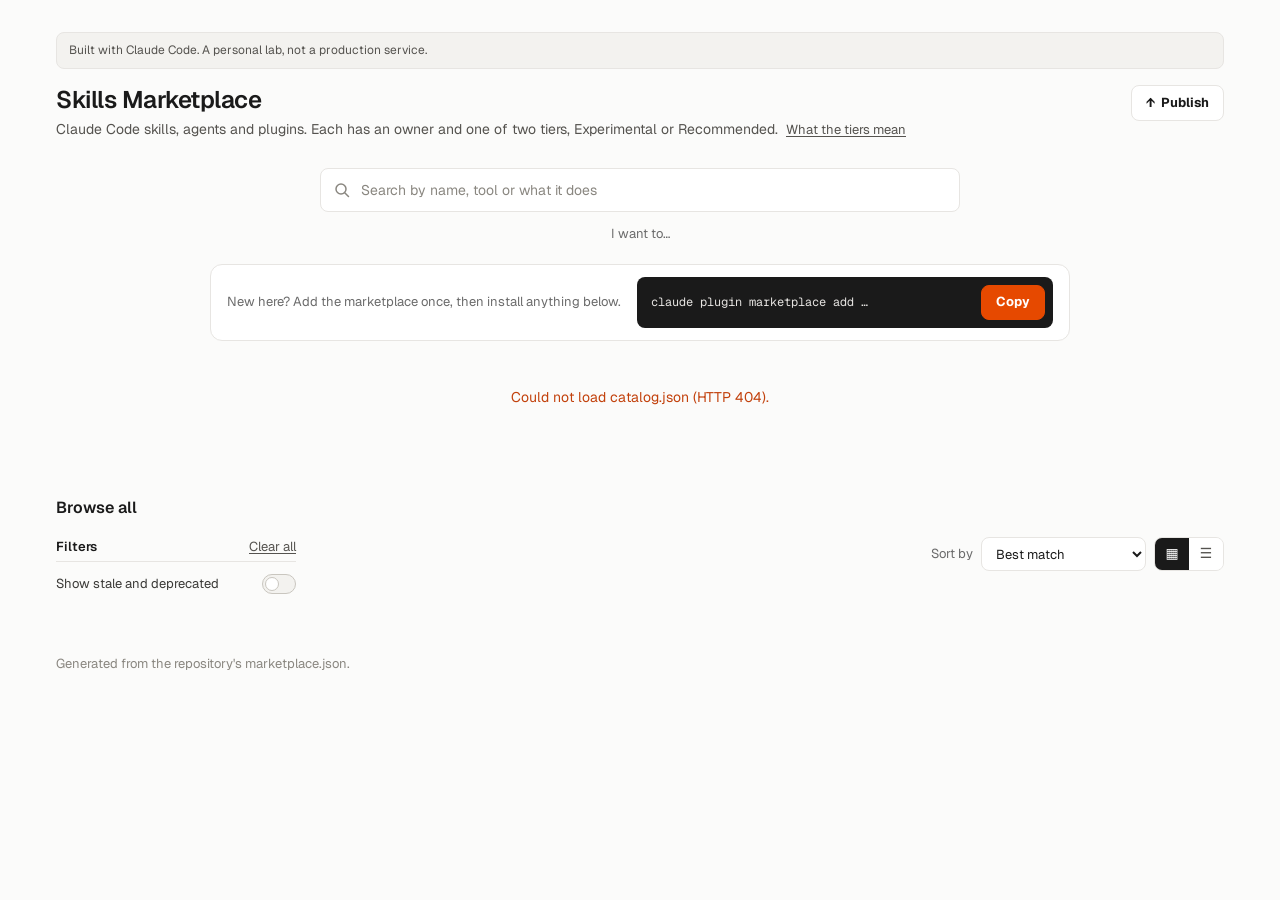
==== commit 39984f87: "Narrow the AI-review notice to the documents' wording The docs now say they were drafted with AI ass" ====
--- a/site/index.html
+++ b/site/index.html
@@ -188,7 +188,7 @@
 </head>
 <body>
 <div class="wrap">
-  <p class="ai-note" role="note">Generated with AI assistance (Claude Code) and still pending human review. Validate the content before relying on it.</p>
+  <p class="ai-note" role="note">Built with Claude Code. A personal lab, not a production service.</p>
   <header>
     <div class="topbar">
       <div>
